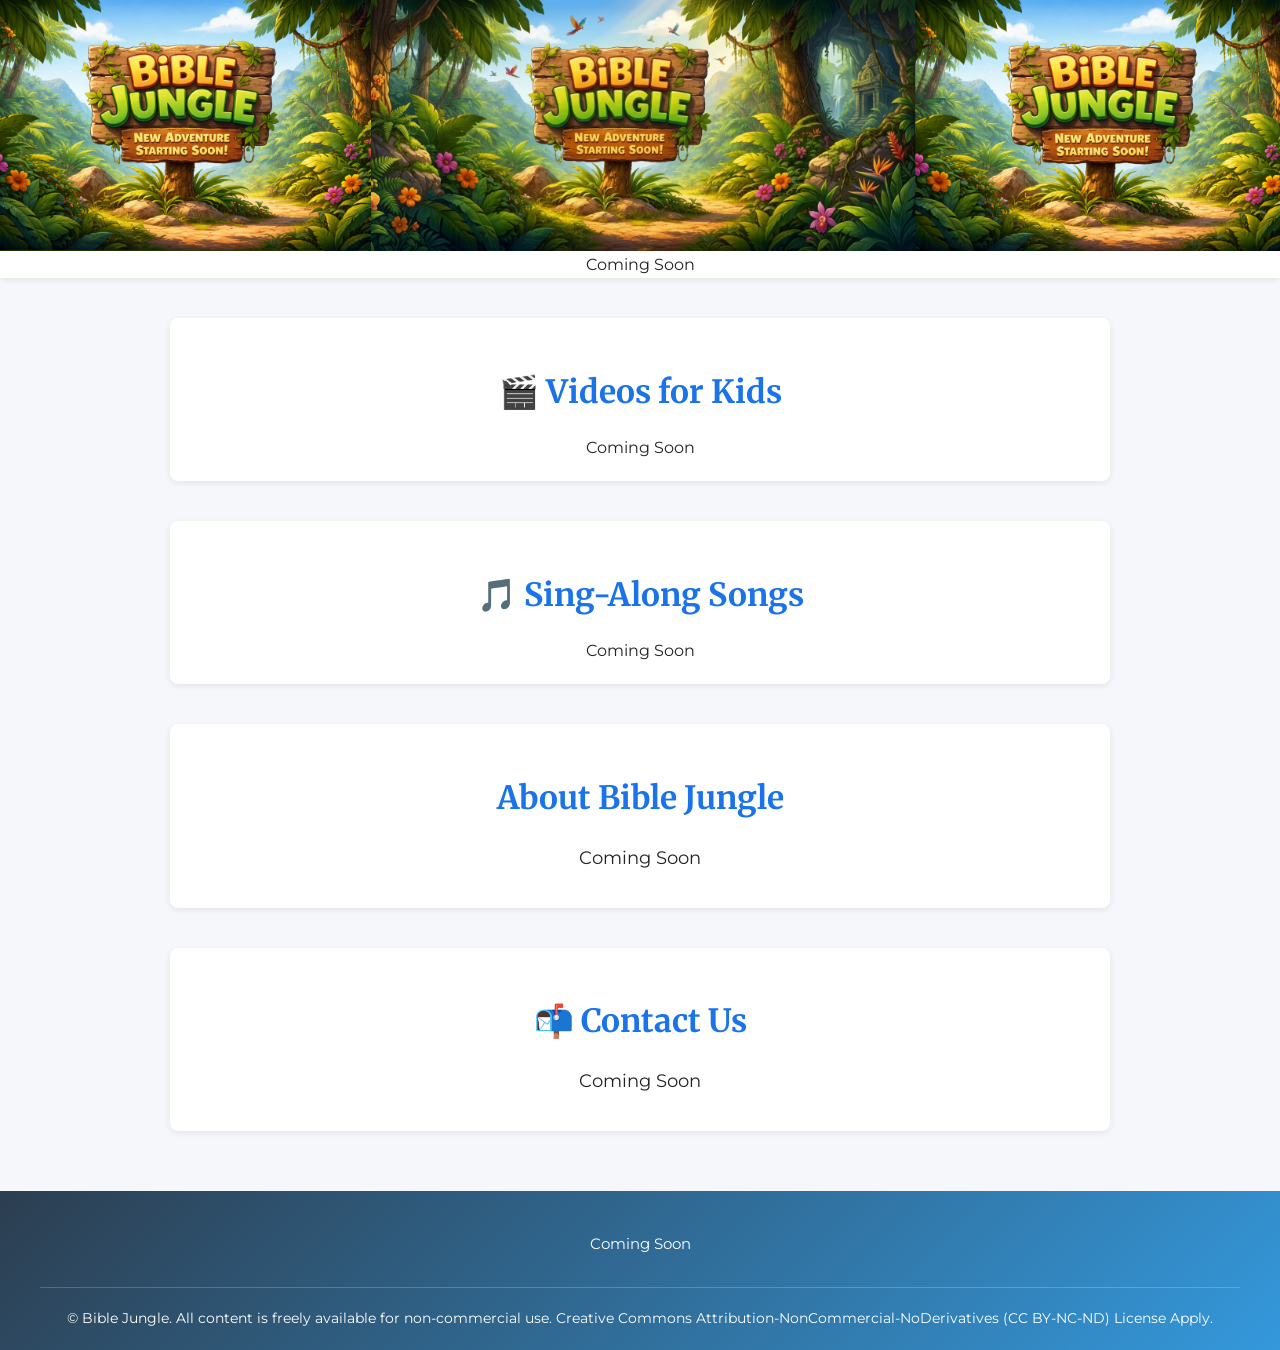
==== index.html @ 22e2a117 "Update index.html" ====
<!DOCTYPE html>
<html lang="en">
<head>
    <meta charset="UTF-8" />
    <meta name="viewport" content="width=device-width, initial-scale=1.0" />
    <meta name="p:domain_verify" content="c8558d85051b921ac4e3caafdfd5c533" />
    <title>Bible Barnyard</title>
    <link rel="icon" type="image/png" href="/images/fav.png">

    <!-- Google Fonts -->
    <link href="https://fonts.googleapis.com/css2?family=Montserrat:wght@400;600&family=Merriweather:wght@400;700&display=swap" rel="stylesheet">
    <link rel="stylesheet" href="./style.css">
    <style>
        .video-section-content {
            display: flex;
            align-items: center;
            gap: 2rem;
            flex-wrap: wrap;
            justify-content: center;
        }

        .video-text {
            flex: 1;
            min-width: 280px;
        }

        .video-container {
            flex: 0 0 350px;
            max-width: 350px;
        }

            .video-container video {
                width: 100%;
                height: auto;
                border-radius: 12px;
                box-shadow: 0 4px 12px rgba(0, 0, 0, 0.15);
            }

        @media (max-width: 768px) {
            .video-section-content {
                flex-direction: column;
            }

            .video-container {
                flex: 0 0 auto;
                width: 100%;
                max-width: 400px;
            }
        }
    </style>
</head>
<body>
    <header>
        <img src="./images/bibleJungleBanner.png" alt="Bible Barnyard Banner" class="hero-img" />
    </header>

    <nav>
        <ul>
            Coming Soon
        </ul>
    </nav>

    <main>
        <section id="videos">
            <h2>🎬 Videos for Kids</h2>
            <div class="video-section-content">
                Coming Soon
            </div>
        </section>

        <section id="music">
            <h2>🎵 Sing-Along Songs</h2>
            Coming Soon
        </section>

        <section id="about">
            <h2>About Bible Jungle</h2>
            <p>Coming Soon</p>
        </section>

        <section id="contact">
            <h2>📬 Contact Us</h2>
            <p>Coming Soon</a></p>
        </section>
    </main>

    <!-- NEW FOOTER INCLUDE -->
    <div id="footer-placeholder"></div>

    <script>
        fetch('footer.html')
            .then(response => response.text())
            .then(data => {
                document.getElementById('footer-placeholder').innerHTML = data;
            });
    </script>
</body>
</html>
---- style.css ----
/* style.css */

/* Global variables */ :root {
    --primary: #1a73e8;
    --secondary: #0d47a1;
    --light: #f5f7fa;
    --dark: #222;
    --accent: #ffb300;
    --song-bg: #eef3f9;
}

/* Base styles */ body {
    margin: 0;
    font-family: 'Montserrat', sans-serif;
    background-color: var(--light);
    color: var(--dark);
    line-height: 1.7;
}

header {
    width: 100%;
}

.hero-img {
    width: 100%;
    height: auto;
    display: block;
}

/* Navigation */ nav {
    background-color: #fff;
    box-shadow: 0 2px 6px rgba(0,0,0,0.08);
    position: sticky;
    top: 0;
    z-index: 1000;
}

    nav ul {
        list-style: none;
        margin: 0;
        padding: 0;
        display: flex;
        justify-content: center;
    }

    nav li {
        margin: 0 20px;
    }

    nav a {
        text-decoration: none;
        color: var(--dark);
        font-weight: 600;
        padding: 20px 0;
        display: block;
        transition: color 0.3s ease;
    }

        nav a:hover {
            color: var(--primary);
        }

/* Main content */ main {
    max-width: 1200px;
    margin: 40px auto;
    padding: 0 20px;
}

h2 {
    font-family: 'Merriweather', serif;
    font-size: 2em;
    color: var(--secondary);
    margin-bottom: 20px;
    text-align: center;
}

/* Audio/Video player */ .audio-player, .video-player {
    text-align: center;
    margin-bottom: 40px;
}

audio {
    width: 100%;
    max-width: 800px;
    border-radius: 8px;
    box-shadow: 0 2px 8px rgba(0,0,0,0.15);
}

video {
    width: 100%;
    max-width: 800px;
    border-radius: 8px;
    box-shadow: 0 2px 8px rgba(0,0,0,0.15);
}

/* Larger main video */
.main-video {
    width: 100%;
    max-width: 1200px;
    border-radius: 8px;
    box-shadow: 0 2px 8px rgba(0,0,0,0.15);
}

/* Clusters */
.clusters {
    display: flex;
    flex-wrap: wrap;
    justify-content: center;
    gap: 40px;
}

.cluster {
    background: #fff;
    padding: 20px;
    border-radius: 8px;
    box-shadow: 0 2px 6px rgba(0,0,0,0.08);
    flex: 1 1 100%;
    max-width: 100%;
}

    .cluster h3 {
        font-family: 'Merriweather', serif;
        color: var(--primary);
        margin-bottom: 15px;
        text-align: center;
    }

.subclusters {
    display: flex;
    flex-wrap: wrap;
    gap: 12px;
    justify-content: flex-start;
}

.subcluster {
    flex: 1 1 200px;
    min-width: 190px;
    max-width: 260px;
    background: #f9f9f9;
    padding: 8px;
    border-radius: 6px;
    box-shadow: 0 1px 4px rgba(0,0,0,0.08);
    text-align: left;
    box-sizing: border-box;
}

    .subcluster h4 {
        font-family: 'Merriweather', serif;
        color: var(--secondary);
        margin-bottom: 10px;
        font-size: 1.1em;
        text-align: center;
    }

/* Song/Video blocks */
.song-block, .video-block {
    background: var(--song-bg);
    padding: 5px 8px;
    border-radius: 6px;
    margin-bottom: 4px;
    position: relative;
    display: flex;
    align-items: center;
    justify-content: space-between;
    gap: 6px;
}

.video-block-alt {
    background: #dce8f7;
}

.video-block:hover, .video-block-alt:hover {
    background: #c8d8ed;
    transition: background 0.15s ease;
}

.song-title, .video-title {
    font-weight: 600;
    margin-bottom: 0;
    font-size: 0.85em;
    white-space: normal;
    overflow: visible;
    text-overflow: unset;
    cursor: default;
    flex: 1;
    color: var(--dark);
    line-height: 1.3;
}

/* Titles are fully visible, no tooltip needed */

.song-links, .video-links {
    display: flex;
    flex-wrap: nowrap;
    gap: 6px;
    align-items: center;
    flex-shrink: 0;
}

    .song-links a, .video-links a {
        text-decoration: none;
        color: var(--secondary);
        font-weight: 600;
        white-space: nowrap;
        font-size: 0.8em;
        padding: 2px 4px;
        transition: color 0.2s ease;
        display: flex;
        align-items: center;
    }

        .song-links a:hover, .video-links a:hover {
            color: var(--accent);
        }

.icon-btn {
    width: 26px;
    height: 26px;
    object-fit: contain;
    display: block;
    transition: transform 0.15s ease, opacity 0.15s ease;
    opacity: 0.82;
}

.video-links a:hover .icon-btn {
    transform: scale(1.15);
    opacity: 1;
}

/* Footer */ footer {
    background-color: var(--secondary);
    color: #fff;
    text-align: center;
    padding: 30px 20px;
    font-size: 0.95em;
    margin-top: 60px;
}

    footer a {
        color: var(--accent);
        text-decoration: none;
    }


.main-video {
    text-align: center;
    margin-bottom: 10px;
}

    .main-video iframe {
        width: 100%;
        max-width: 1200px;
        height: 675px;
        border-radius: 8px;
        box-shadow: 0 2px 8px rgba(0,0,0,0.15);
    }

/* Section styling */
section {
    margin: 40px auto;
    max-width: 900px;
    padding: 20px;
    background: #fff;
    border-radius: 8px;
    box-shadow: 0 2px 6px rgba(0,0,0,0.08);
    text-align: center;
}

    section h2 {
        font-family: 'Merriweather', serif;
        color: var(--primary);
        margin-bottom: 15px;
        text-align: center;
    }

    section p {
        font-size: 1.1em;
        margin-bottom: 15px;
        text-align: center;
    }

/* Button styling */
.btn {
    display: inline-block;
    padding: 12px 24px;
    background-color: var(--primary);
    color: #fff;
    font-weight: 600;
    text-decoration: none;
    border-radius: 6px;
    transition: background-color 0.3s ease;
    margin-top: 10px;
}

    .btn:hover {
        background-color: var(--secondary);
    }

.viewed {
    color: #27ae60;
    font-weight: bold;
    margin-left: 4px;
    font-size: 0.95em;
}

.reset-btn {
    display: inline-block;
    margin: 0;
    padding: 8px 18px;
    background-color: #5cb85c;
    color: #ffffff;
    border: none;
    border-radius: 999px;
    cursor: pointer;
    font-size: 0.95rem;
    font-weight: 600;
    font-family: 'Montserrat', sans-serif;
    box-shadow: 0 2px 4px rgba(0, 0, 0, 0.12);
    transition: background-color 0.2s ease, transform 0.1s ease, box-shadow 0.2s ease;
}

    .reset-btn:hover {
        background-color: #4cae4c;
        transform: translateY(-1px);
        box-shadow: 0 3px 6px rgba(0, 0, 0, 0.16);
    }

    .reset-btn:active {
        transform: translateY(0);
        box-shadow: 0 1px 3px rgba(0, 0, 0, 0.2);
    }

main {
    text-align: center;
}

.reset-row {
    display: inline-flex;
    justify-content: center;
    align-items: center;
    gap: 10px;
    margin: 10px auto;
}

.reset-note {
    font-size: 0.9rem;
    color: #555;
    font-family: 'Montserrat', sans-serif;
}

/* Privacy Policy Styles */
.privacy-container {
    max-width: 900px;
    margin: 0 auto;
    padding: 0 20px;
}

.privacy-intro {
    text-align: center;
    margin-bottom: 40px;
}

    .privacy-intro p {
        max-width: 700px;
        margin: 10px auto;
        font-size: 1.05em;
        line-height: 1.6;
    }

    .privacy-intro strong {
        color: #2c3e50;
    }

.credits-section {
    background: #f8f9fa;
    border-left: 4px solid #3498db;
    padding: 25px 30px;
    margin-bottom: 25px;
    border-radius: 8px;
    box-shadow: 0 2px 4px rgba(0,0,0,0.05);
}

    .credits-section h3 {
        font-family: 'Merriweather', serif;
        color: #2c3e50;
        margin-top: 0;
        margin-bottom: 15px;
        font-size: 1.4em;
    }

    .credits-section p {
        line-height: 1.7;
        margin-bottom: 12px;
        color: #34495e;
    }

        .credits-section p:last-child {
            margin-bottom: 0;
        }

    .credits-section ul {
        margin: 15px 0;
        padding-left: 0;
        list-style: none;
    }

    .credits-section li {
        line-height: 1.7;
        margin-bottom: 8px;
        color: #34495e;
        padding-left: 20px;
        position: relative;
    }

        .credits-section li:before {
            content: "✓";
            position: absolute;
            left: 0;
            color: #27ae60;
            font-weight: bold;
        }

    .credits-section a {
        color: #3498db;
        text-decoration: none;
        font-weight: 500;
    }

        .credits-section a:hover {
            text-decoration: underline;
            color: #2980b9;
        }

    .credits-section strong {
        color: #2c3e50;
    }

    .credits-section:first-of-type {
        border-left-color: #27ae60;
    }

.privacy-summary {
    background: linear-gradient(135deg, #667eea 0%, #764ba2 100%);
    color: white;
    border: none;
    padding: 30px;
}

    .privacy-summary h3 {
        color: white;
    }

    .privacy-summary p {
        color: white;
        opacity: 0.95;
    }

    .privacy-summary strong {
        color: white;
        font-weight: 700;
    }

/* Responsive adjustments */
@media (max-width: 1100px) {
    .subcluster {
        flex: 1 1 180px;
        min-width: 170px;
    }
    
    .song-title, .video-title {
        font-size: 0.82em;
    }
}

@media (max-width: 900px) {
    .subclusters {
        justify-content: center;
    }
    
    .subcluster {
        flex: 1 1 180px;
        max-width: none;
    }
}

@media (max-width: 768px) {
    .credits-section {
        padding: 20px 18px;
    }

    .privacy-intro p {
        font-size: 1em;
    }

    .credits-section h3 {
        font-size: 1.2em;
    }
    
    .subclusters {
        justify-content: center;
    }
    
    .subcluster {
        flex: 1 1 180px;
        max-width: none;
    }
}
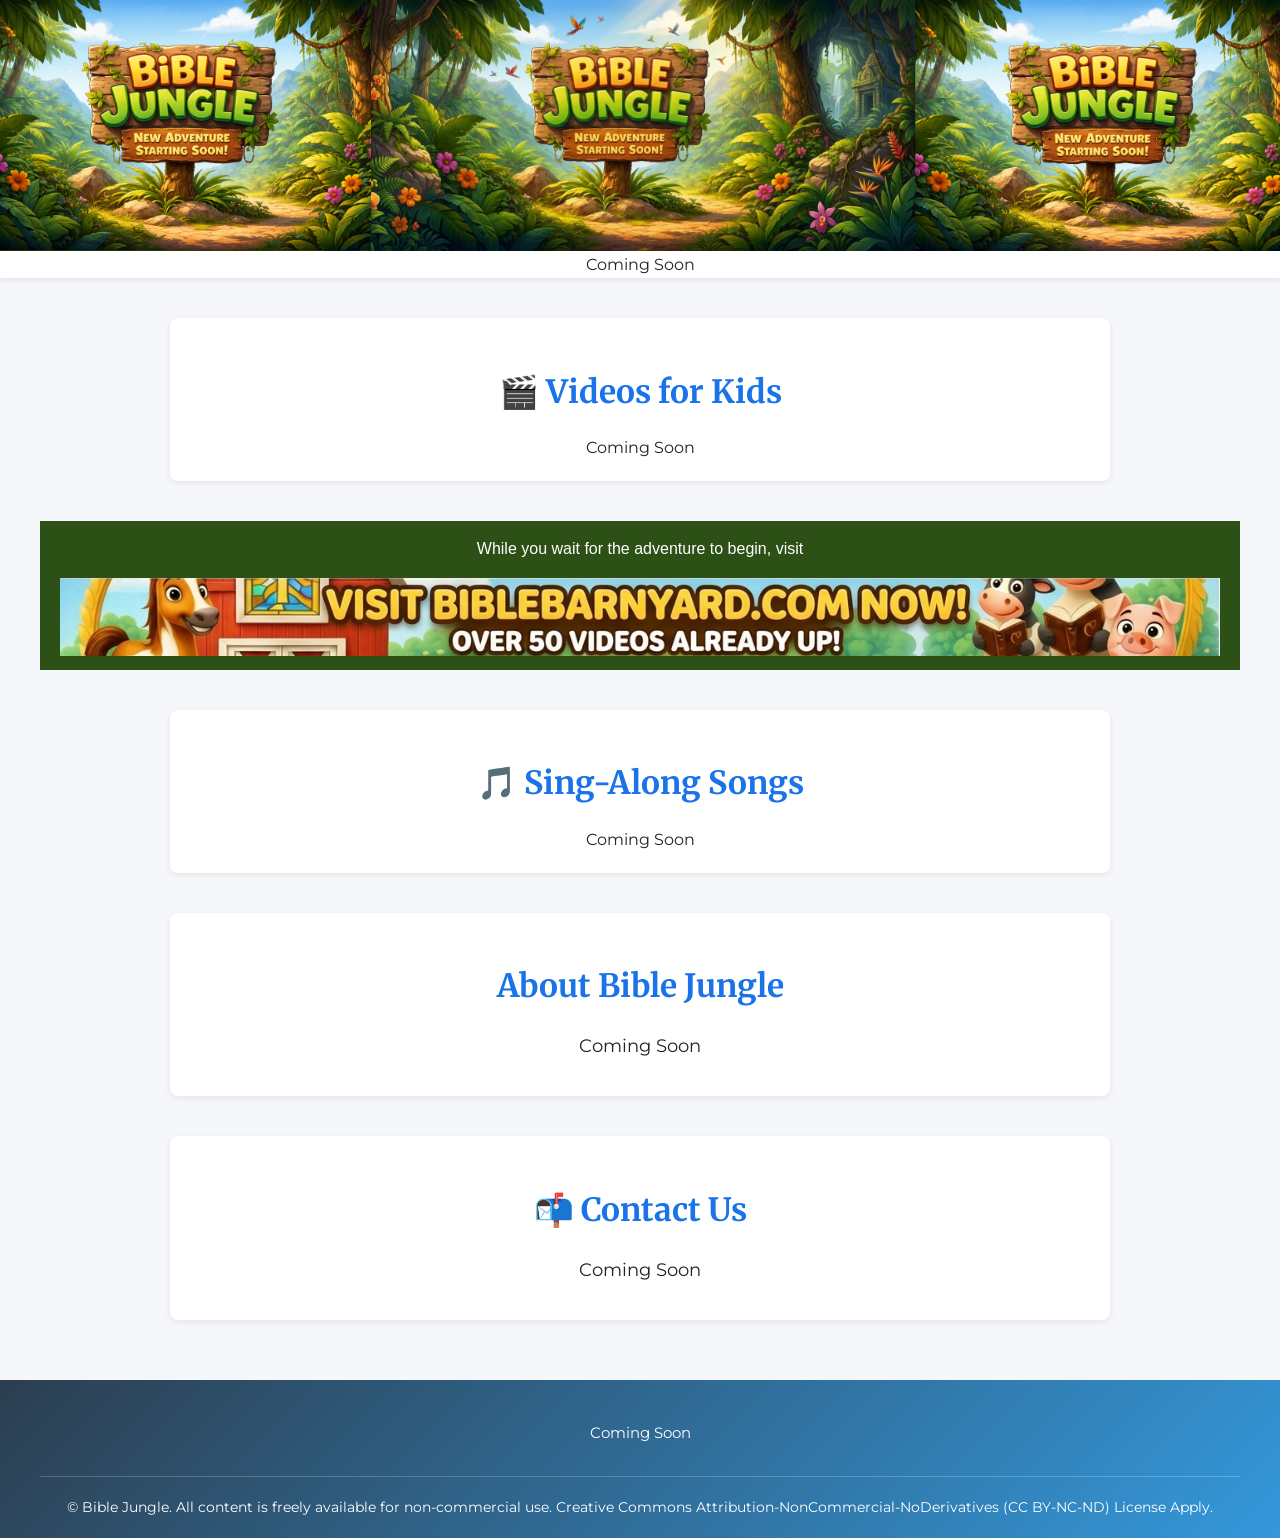
==== commit af97ced8: "Adding link back to BB" ====
--- a/index.html
+++ b/index.html
@@ -68,6 +68,13 @@
             </div>
         </section>
 
+        <div style="background-color: #2d5016; color: #ffffff; text-align: center; padding: 14px 20px; font-family: Arial, sans-serif; font-size: 16px;">
+            While you wait for the adventure to begin, visit
+            <a href="https://biblebarnyard.com" style="display: block; max-width: 100%; margin: 16px auto 0;">
+                <img src="./images/bbBanner.png" alt="Bible Barnyard Banner" style="width: 100%; height: auto; display: block;" />
+            </a>
+        </div>
+
         <section id="music">
             <h2>🎵 Sing-Along Songs</h2>
             Coming Soon
@@ -80,7 +87,7 @@
 
         <section id="contact">
             <h2>📬 Contact Us</h2>
-            <p>Coming Soon</a></p>
+            <p>Coming Soon</p>
         </section>
     </main>
 
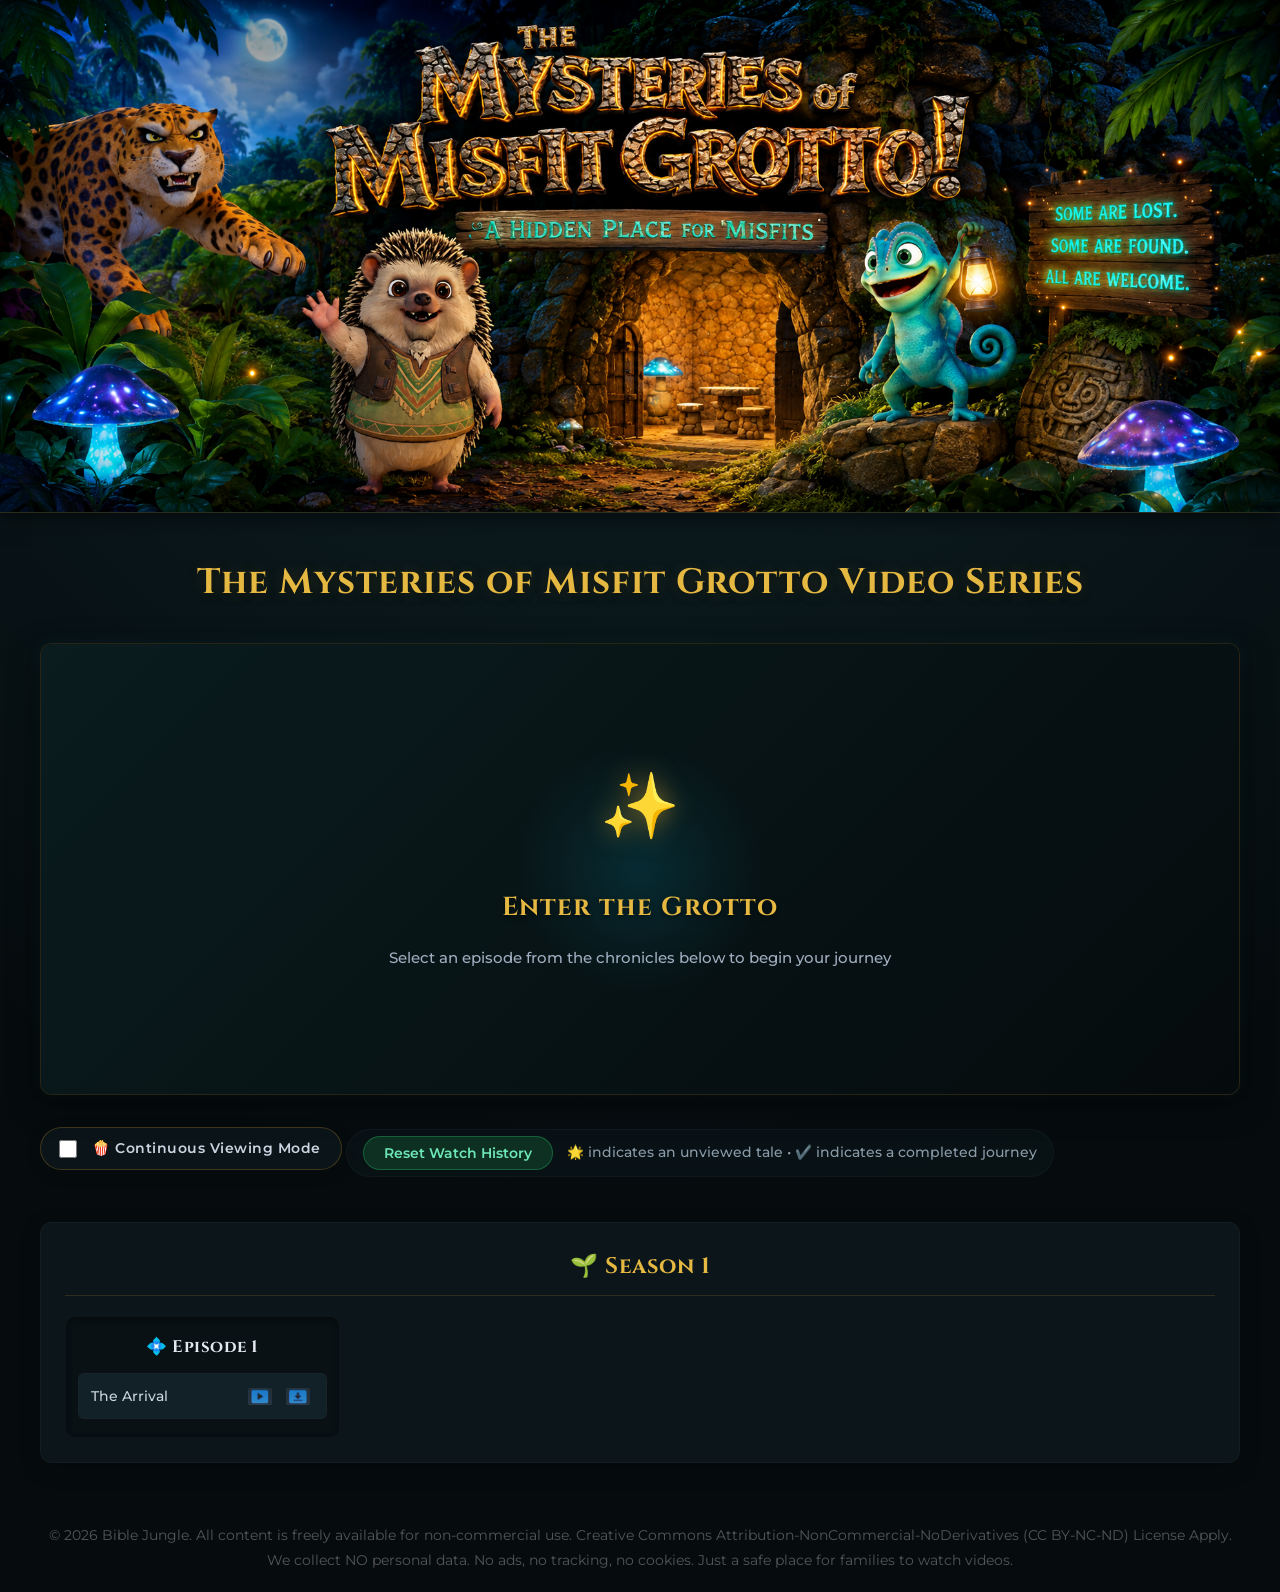
==== commit 198f2559: "Going One Page Turning into a simple one page website" ====
--- a/index.html
+++ b/index.html
@@ -4,102 +4,571 @@
     <meta charset="UTF-8" />
     <meta name="viewport" content="width=device-width, initial-scale=1.0" />
     <meta name="p:domain_verify" content="c8558d85051b921ac4e3caafdfd5c533" />
-    <title>Bible Barnyard</title>
+    <title>Misfit Grotto</title>
     <link rel="icon" type="image/png" href="/images/fav.png">
-
-    <!-- Google Fonts -->
-    <link href="https://fonts.googleapis.com/css2?family=Montserrat:wght@400;600&family=Merriweather:wght@400;700&display=swap" rel="stylesheet">
+    <!-- Changed font pairings to a high-character serif for headings and a clean sans-serif for content -->
+    <link href="https://fonts.googleapis.com/css2?family=Cinzel:wght@600;700&family=Montserrat:wght@400;500;600&display=swap" rel="stylesheet">
     <link rel="stylesheet" href="./style.css">
+
     <style>
-        .video-section-content {
+        .main-video {
+            position: relative;
+            background: #090e11;
+            border-radius: 12px;
+            overflow: hidden;
+            margin-bottom: 24px;
+            box-shadow: 0 10px 30px rgba(0, 0, 0, 0.5), 0 0 15px rgba(26, 140, 150, 0.1);
+            min-height: 450px;
             display: flex;
             align-items: center;
-            gap: 2rem;
+            justify-content: center;
+            border: 1px solid rgba(220, 160, 40, 0.15);
+        }
+
+        .video-placeholder {
+            width: 100%;
+            height: 100%;
+            display: flex;
+            align-items: center;
+            justify-content: center;
+            /* Magical deep teal to dark slate gradient to match the background mood */
+            background: linear-gradient(135deg, #0a1c1e 0%, #050b0d 100%);
+            min-height: 450px;
+            position: relative;
+        }
+
+        /* Ambient magical light glow behind placeholder text */
+        .video-placeholder::before {
+            content: '';
+            position: absolute;
+            width: 250px;
+            height: 250px;
+            background: radial-gradient(circle, rgba(0, 210, 255, 0.12) 0%, transparent 70%);
+            top: 50%;
+            left: 50%;
+            transform: translate(-50%, -50%);
+            pointer-events: none;
+        }
+
+        .placeholder-content {
+            text-align: center;
+            color: #e2e8f0;
+            padding: 40px;
+            z-index: 2;
+        }
+
+        .placeholder-icon {
+            font-size: 64px;
+            margin-bottom: 20px;
+            filter: drop-shadow(0 0 12px rgba(220, 160, 40, 0.6));
+            animation: magicalPulse 3s ease-in-out infinite;
+        }
+
+        @keyframes magicalPulse {
+            0%, 100% { transform: scale(1); opacity: 0.8; filter: drop-shadow(0 0 8px rgba(220, 160, 40, 0.4)); }
+            50% { transform: scale(1.05); opacity: 1; filter: drop-shadow(0 0 18px rgba(0, 210, 255, 0.7)); }
+        }
+
+        .placeholder-content h3 {
+            font-size: 26px;
+            margin-bottom: 12px;
+            font-family: 'Cinzel', serif;
+            color: #e5b842;
+            letter-spacing: 1px;
+            text-shadow: 0 2px 4px rgba(0,0,0,0.6);
+        }
+
+        .placeholder-content p {
+            font-size: 15px;
+            color: #a0aec0;
+            font-weight: 500;
+        }
+
+        #mainVideo {
+            width: 100%;
+            display: none;
+            border-radius: 12px;
+        }
+
+        .video-loading {
+            position: absolute;
+            top: 50%;
+            left: 50%;
+            transform: translate(-50%, -50%);
+            color: #e5b842;
+            font-size: 16px;
+            font-family: 'Montserrat', sans-serif;
+            font-weight: 600;
+            pointer-events: none;
+            opacity: 0;
+            transition: opacity 0.3s;
+            z-index: 10;
+            text-shadow: 0 2px 4px rgba(0,0,0,0.8);
+            text-align: center;
+        }
+
+        .video-loading.show { opacity: 1; }
+
+        .spinner {
+            border: 4px solid rgba(225, 185, 65, 0.1);
+            border-top: 4px solid #e5b842;
+            border-radius: 50%;
+            width: 44px;
+            height: 44px;
+            animation: spin 1s linear infinite;
+            margin: 0 auto 12px;
+            box-shadow: 0 0 8px rgba(225, 185, 65, 0.3);
+        }
+
+        @keyframes spin {
+            0% { transform: rotate(0deg); }
+            100% { transform: rotate(360deg); }
+        }
+
+        /* ── Binge Watch toggle ── */
+        .binge-row {
+            display: inline-flex;
+            align-items: center;
+            gap: 12px;
+            margin: 0 0 20px 0;
+            background: rgba(14, 26, 31, 0.65);
+            border: 1px solid rgba(220, 160, 40, 0.25);
+            border-radius: 999px;
+            padding: 8px 20px 8px 14px;
+            box-shadow: 0 4px 15px rgba(0,0,0,0.2);
+            cursor: pointer;
+            user-select: none;
+            transition: all 0.3s ease;
+        }
+
+        .binge-row:hover {
+            border-color: #e5b842;
+            background: rgba(22, 38, 46, 0.8);
+            box-shadow: 0 0 12px rgba(225, 185, 65, 0.2);
+        }
+
+        .binge-row input[type="checkbox"] {
+            width: 18px;
+            height: 18px;
+            accent-color: #e5b842;
+            cursor: pointer;
+            flex-shrink: 0;
+        }
+
+        .binge-label {
+            font-family: 'Montserrat', sans-serif;
+            font-weight: 600;
+            font-size: 0.9rem;
+            color: #cbd5e1;
+            white-space: nowrap;
+            letter-spacing: 0.5px;
+        }
+
+        .binge-row.active {
+            border-color: #00d2ff;
+            background: rgba(7, 39, 48, 0.8);
+            box-shadow: 0 0 15px rgba(0, 210, 255, 0.25);
+        }
+
+        .binge-row.active .binge-label {
+            color: #00d2ff;
+            text-shadow: 0 0 4px rgba(0, 210, 255, 0.2);
+        }
+
+        /* ── Autoplay countdown overlay ── */
+        #bingeCountdown {
+            position: absolute;
+            bottom: 0;
+            left: 0;
+            right: 0;
+            background: linear-gradient(transparent, rgba(5, 11, 14, 0.95) 40%);
+            color: white;
+            padding: 40px 24px 24px;
+            display: none;
+            z-index: 20;
+            text-align: left;
+            border-bottom-left-radius: 11px;
+            border-bottom-right-radius: 11px;
+        }
+
+        #bingeCountdown.show { display: block; }
+
+        .countdown-inner {
+            display: flex;
+            align-items: center;
+            justify-content: space-between;
+            gap: 18px;
             flex-wrap: wrap;
-            justify-content: center;
-        }
-
-        .video-text {
+        }
+
+        .countdown-text {
+            font-family: 'Montserrat', sans-serif;
+            font-size: 0.95rem;
+        }
+
+        .countdown-text strong {
+            display: block;
+            font-family: 'Cinzel', serif;
+            font-size: 1.1rem;
+            color: #e5b842;
+            margin-bottom: 4px;
+            letter-spacing: 0.5px;
+        }
+
+        #nextVideoTitle {
+            color: #e2e8f0;
+        }
+
+        .countdown-number {
+            font-size: 2.2rem;
+            font-weight: 700;
+            font-family: 'Cinzel', serif;
+            color: #00d2ff;
+            min-width: 40px;
+            text-align: center;
+            text-shadow: 0 0 10px rgba(0, 210, 255, 0.5);
+        }
+
+        .countdown-bar-wrap {
             flex: 1;
-            min-width: 280px;
-        }
-
-        .video-container {
-            flex: 0 0 350px;
-            max-width: 350px;
-        }
-
-            .video-container video {
-                width: 100%;
-                height: auto;
-                border-radius: 12px;
-                box-shadow: 0 4px 12px rgba(0, 0, 0, 0.15);
-            }
-
-        @media (max-width: 768px) {
-            .video-section-content {
-                flex-direction: column;
-            }
-
-            .video-container {
-                flex: 0 0 auto;
-                width: 100%;
-                max-width: 400px;
-            }
+            min-width: 100px;
+            height: 6px;
+            background: rgba(255, 255, 255, 0.1);
+            border-radius: 3px;
+            overflow: hidden;
+            border: 1px solid rgba(255,255,255,0.05);
+        }
+
+        .countdown-bar {
+            height: 100%;
+            background: linear-gradient(90deg, #00d2ff, #00f5d4);
+            border-radius: 3px;
+            width: 100%;
+            transition: width linear;
+            box-shadow: 0 0 8px rgba(0, 210, 255, 0.6);
+        }
+
+        .countdown-cancel {
+            background: rgba(239, 68, 68, 0.2);
+            border: 1px solid rgba(239, 68, 68, 0.4);
+            color: #fca5a5;
+            padding: 8px 18px;
+            border-radius: 999px;
+            font-family: 'Montserrat', sans-serif;
+            font-size: 0.85rem;
+            font-weight: 600;
+            cursor: pointer;
+            transition: all 0.2s ease;
+            white-space: nowrap;
+        }
+
+        .countdown-cancel:hover { 
+            background: rgba(239, 68, 68, 0.4);
+            color: #ffffff;
+            box-shadow: 0 0 10px rgba(239, 68, 68, 0.3);
+        }
+
+        /* ── Currently playing highlight ── */
+        .video-block.now-playing {
+            background: rgba(7, 46, 56, 0.85) !important;
+            border-left: 3px solid #00d2ff !important;
+            box-shadow: inset 0 0 12px rgba(0, 210, 255, 0.15), 0 2px 8px rgba(0,0,0,0.3) !important;
+        }
+
+        .video-block.now-playing .video-title {
+            color: #00f5d4 !important;
+            text-shadow: 0 0 6px rgba(0, 245, 212, 0.2);
         }
     </style>
 </head>
+
 <body>
     <header>
-        <img src="./images/bibleJungleBanner.png" alt="Bible Barnyard Banner" class="hero-img" />
-    </header>
-
-    <nav>
-        <ul>
-            Coming Soon
-        </ul>
-    </nav>
+        <img src="/images/website_main.png" alt="Misfit Grotto Banner" class="hero-img" />
+    </header>   
 
     <main>
-        <section id="videos">
-            <h2>🎬 Videos for Kids</h2>
-            <div class="video-section-content">
-                Coming Soon
+        <h2>The Mysteries of Misfit Grotto Video Series</h2>
+
+        <div class="main-video" id="videoContainer">
+            <div class="video-placeholder" id="videoPlaceholder">
+                <div class="placeholder-content">
+                    <div class="placeholder-icon">✨</div>
+                    <h3>Enter the Grotto</h3>
+                    <p>Select an episode from the chronicles below to begin your journey</p>
+                </div>
             </div>
-        </section>
-
-        <div style="background-color: #2d5016; color: #ffffff; text-align: center; padding: 14px 20px; font-family: Arial, sans-serif; font-size: 16px;">
-            While you wait for the adventure to begin, visit
-            <a href="https://biblebarnyard.com" style="display: block; max-width: 100%; margin: 16px auto 0;">
-                <img src="./images/bbBanner.png" alt="Bible Barnyard Banner" style="width: 100%; height: auto; display: block;" />
-            </a>
+
+            <video id="mainVideo" controls preload="metadata" playsinline>
+                <source src="" type="video/mp4">
+                Your browser does not support the video tag.
+            </video>
+
+            <div class="video-loading" id="videoLoading">
+                <div class="spinner"></div>
+                <div>Summoning video stream...</div>
+            </div>
+
+            <!-- Binge Watch countdown overlay -->
+            <div id="bingeCountdown">
+                <div class="countdown-inner">
+                    <div class="countdown-text">
+                        <strong>🍿 Next Adventure Awaits</strong>
+                        <span id="nextVideoTitle">—</span>
+                    </div>
+                    <div class="countdown-number" id="countdownNumber">5</div>
+                    <div class="countdown-bar-wrap">
+                        <div class="countdown-bar" id="countdownBar"></div>
+                    </div>
+                    <button class="countdown-cancel" id="cancelBinge">Cancel</button>
+                </div>
+            </div>
         </div>
 
-        <section id="music">
-            <h2>🎵 Sing-Along Songs</h2>
-            Coming Soon
-        </section>
-
-        <section id="about">
-            <h2>About Bible Jungle</h2>
-            <p>Coming Soon</p>
-        </section>
-
-        <section id="contact">
-            <h2>📬 Contact Us</h2>
-            <p>Coming Soon</p>
-        </section>
+        <!-- Binge Watch toggle -->
+        <label class="binge-row" id="bingeRow">
+            <input type="checkbox" id="bingeToggle" />
+            <span class="binge-label">🍿 Continuous Viewing Mode</span>
+        </label>
+
+        <div class="reset-row">
+            <button id="resetWatched" class="reset-btn">Reset Watch History</button>
+            <span class="reset-note">🌟 indicates an unviewed tale • ✔️ indicates a completed journey</span>
+        </div>
+
+        <div class="clusters">
+            <!-- Videos will be dynamically generated here -->
+        </div>
     </main>
 
-    <!-- NEW FOOTER INCLUDE -->
-    <div id="footer-placeholder"></div>
-
+    <div class="footer">
+            &copy; <span class="year"></span> Bible Jungle. All content is freely available for non-commercial use.
+            Creative Commons Attribution-NonCommercial-NoDerivatives (CC BY-NC-ND) License Apply.
+            <br />
+            We collect NO personal data. No ads, no tracking, no cookies. Just a safe place for families to watch videos.
+    </div>
+
+    <script src="./videos-data.js"></script>
     <script>
-        fetch('footer.html')
-            .then(response => response.text())
-            .then(data => {
-                document.getElementById('footer-placeholder').innerHTML = data;
+        // Automatically set the current year in all year spans
+        document.querySelectorAll('.year').forEach(el => {
+            el.textContent = new Date().getFullYear();
+        });
+
+        // ── Data & state ────────────────────────────────────────────────────
+        const videoMap = generateVideoMap();   // id → stream URL
+        let   videoList = [];                  // flat ordered array of video objects
+
+        function buildFlatVideoList() {
+            videoList = [];
+            for (const seasonName in videosData) {
+                const season = videosData[seasonName];
+                for (const catName in season.categories) {
+                    const cat = season.categories[catName];
+                    if (cat.videos) {
+                        cat.videos.forEach(v => videoList.push(v));
+                    }
+                    if (cat.subcategories) {
+                        for (const subcatName in cat.subcategories) {
+                            cat.subcategories[subcatName].videos.forEach(v => videoList.push(v));
+                        }
+                    }
+                }
+            }
+        }
+
+        const viewedVideos = JSON.parse(localStorage.getItem('viewedVideos') || '[]');
+        const player        = document.getElementById('mainVideo');
+        const loadingIndicator = document.getElementById('videoLoading');
+        const placeholder   = document.getElementById('videoPlaceholder');
+        const videoContainer = document.getElementById('videoContainer');
+        const bingeToggle   = document.getElementById('bingeToggle');
+        const bingeRow      = document.getElementById('bingeRow');
+        const bingeCountdown = document.getElementById('bingeCountdown');
+        const countdownNumber = document.getElementById('countdownNumber');
+        const countdownBar  = document.getElementById('countdownBar');
+        const nextVideoTitle = document.getElementById('nextVideoTitle');
+        const cancelBingeBtn = document.getElementById('cancelBinge');
+
+        let isFirstPlay    = true;
+        let currentVideoId = null;
+        let countdownTimer = null;
+        let countdownInterval = null;
+        const COUNTDOWN_SECS = 5;
+
+        // ── Binge Watch toggle ───────────────────────────────────────────────
+        bingeToggle.addEventListener('change', () => {
+            bingeRow.classList.toggle('active', bingeToggle.checked);
+            if (!bingeToggle.checked) cancelCountdown();
+        });
+
+        // ── Load & play a video ──────────────────────────────────────────────
+        function loadVideo(videoUrl, videoId) {
+            cancelCountdown();
+
+            currentVideoId = videoId || getIdByUrl(videoUrl);
+
+            if (isFirstPlay) {
+                placeholder.style.display = 'none';
+                player.style.display = 'block';
+                isFirstPlay = false;
+            }
+
+            videoContainer.scrollIntoView({ behavior: 'smooth', block: 'start' });
+            loadingIndicator.classList.add('show');
+
+            const startPlayback = () => {
+                loadingIndicator.classList.remove('show');
+                const p = player.play();
+                if (p) p.catch(() => {});
+            };
+
+            player.onloadedmetadata = startPlayback;
+            player.onloadeddata     = startPlayback;
+            player.oncanplay        = () => loadingIndicator.classList.remove('show');
+
+            player.querySelector('source').src = videoUrl;
+            player.load();
+
+            if (!viewedVideos.includes(videoUrl)) {
+                viewedVideos.push(videoUrl);
+                localStorage.setItem('viewedVideos', JSON.stringify(viewedVideos));
+            }
+
+            updateViewedIcons();
+            highlightNowPlaying(currentVideoId);
+
+            // Analytics
+            const fileName = videoUrl.split('/').pop();
+            player.removeEventListener('play', trackVideoPlay);
+            function trackVideoPlay() {
+                fetch('https://biblebarnyard-analytics.biblebarnyard.workers.dev', {
+                    method: 'POST',
+                    headers: { 'Content-Type': 'application/json' },
+                    body: JSON.stringify({ action: 'play', file: fileName })
+                }).catch(() => {});
+                player.removeEventListener('play', trackVideoPlay);
+            }
+            player.addEventListener('play', trackVideoPlay);
+        }
+
+        // When a video ends, start binge countdown if enabled
+        player.addEventListener('ended', () => {
+            if (!bingeToggle.checked) return;
+            const nextVideo = getNextVideo(currentVideoId);
+            if (!nextVideo) return;
+            startCountdown(nextVideo);
+        });
+
+        // ── Countdown logic ──────────────────────────────────────────────────
+        function startCountdown(nextVideo) {
+            nextVideoTitle.textContent = nextVideo.title;
+            bingeCountdown.classList.add('show');
+
+            let remaining = COUNTDOWN_SECS;
+            countdownNumber.textContent = remaining;
+            countdownBar.style.transition = 'none';
+            countdownBar.style.width = '100%';
+
+            // Kick off the shrinking bar after a tiny delay so transition applies
+            requestAnimationFrame(() => {
+                requestAnimationFrame(() => {
+                    countdownBar.style.transition = `width ${COUNTDOWN_SECS}s linear`;
+                    countdownBar.style.width = '0%';
+                });
             });
+
+            countdownInterval = setInterval(() => {
+                remaining--;
+                countdownNumber.textContent = remaining;
+                if (remaining <= 0) clearInterval(countdownInterval);
+            }, 1000);
+
+            countdownTimer = setTimeout(() => {
+                cancelCountdown();
+                loadVideo(nextVideo.stream, nextVideo.id);
+            }, COUNTDOWN_SECS * 1000);
+        }
+
+        function cancelCountdown() {
+            clearTimeout(countdownTimer);
+            clearInterval(countdownInterval);
+            bingeCountdown.classList.remove('show');
+        }
+
+        cancelBingeBtn.addEventListener('click', cancelCountdown);
+
+        // ── Helpers ──────────────────────────────────────────────────────────
+        function getIdByUrl(url) {
+            for (const id in videoMap) {
+                if (videoMap[id] === url) return id;
+            }
+            return null;
+        }
+
+        function getNextVideo(currentId) {
+            const idx = videoList.findIndex(v => v.id === currentId);
+            if (idx === -1 || idx >= videoList.length - 1) return null;
+            return videoList[idx + 1];
+        }
+
+        function highlightNowPlaying(videoId) {
+            document.querySelectorAll('.video-block.now-playing')
+                    .forEach(el => el.classList.remove('now-playing'));
+            if (!videoId) return;
+            const link = document.querySelector(`[data-video="${videoId}"]`);
+            if (link) link.closest('.video-block').classList.add('now-playing');
+        }
+
+        function updateViewedIcons() {
+            document.querySelectorAll('.video-block').forEach(block => {
+                const playLink = block.querySelector('[data-video]');
+                if (!playLink) return;
+                const videoId  = playLink.getAttribute('data-video');
+                const videoUrl = videoMap[videoId];
+                let existing   = block.querySelector('.viewed');
+
+                if (viewedVideos.includes(videoUrl) && !existing) {
+                    const check = document.createElement('span');
+                    check.classList.add('viewed');
+                    check.textContent = ' ✔️';
+                    block.querySelector('.video-title').appendChild(check);
+                }
+                if (!viewedVideos.includes(videoUrl) && existing) {
+                    existing.remove();
+                }
+            });
+        }
+
+        function attachVideoListeners() {
+            document.querySelectorAll('[data-video]').forEach(link => {
+                link.addEventListener('click', e => {
+                    e.preventDefault();
+                    const vid = link.getAttribute('data-video');
+                    const url = videoMap[vid];
+                    if (url) loadVideo(url, vid);
+                });
+            });
+        }
+
+        // ── Boot ─────────────────────────────────────────────────────────────
+        buildFlatVideoList();
+        buildVideoInterface();
+        attachVideoListeners();
+
+        const urlParams = new URLSearchParams(window.location.search);
+        const videoId   = urlParams.get('v');
+        if (videoId && videoMap[videoId]) loadVideo(videoMap[videoId], videoId);
+
+        updateViewedIcons();
+
+        document.getElementById('resetWatched').addEventListener('click', () => {
+            if (confirm('Are you sure you want to mark all videos as unwatched?')) {
+                localStorage.removeItem('viewedVideos');
+                viewedVideos.length = 0;
+                updateViewedIcons();
+            }
+        });
     </script>
 </body>
 </html>
--- a/style.css
+++ b/style.css
@@ -1,24 +1,36 @@
 /* style.css */
 
-/* Global variables */ :root {
-    --primary: #1a73e8;
-    --secondary: #0d47a1;
-    --light: #f5f7fa;
-    --dark: #222;
-    --accent: #ffb300;
-    --song-bg: #eef3f9;
-}
-
-/* Base styles */ body {
+/* Global variables modified to match the magical dark forest theme */
+:root {
+    --bg-dark: #060c0e;             /* Midnight/deep cave base background */
+    --bg-card: #0c161a;             /* Deep stone gray-green for components */
+    --bg-block: #122127;            /* Dark teal-blue block accents */
+    --bg-block-alt: #162932;        /* Alternate contrast block color */
+    --text-main: #e2e8f0;           /* Soft elegant off-white for body readability */
+    --text-muted: #8a9ba8;          /* Low hierarchy gray-green text */
+    
+    /* Magical accents mapped from banner elements */
+    --gold-primary: #e5b842;        /* Golden warm glow from main titles & lanterns */
+    --gold-hover: #fcd34d;          /* Vibrant lit text highlight */
+    --teal-glow: #00d2ff;           /* Bioluminescent blue mushroom highlight */
+    --emerald-glow: #00f5d4;        /* Vivid green highlight matching signage text */
+    --border-magic: rgba(229, 184, 66, 0.15);
+}
+
+/* Base styles */
+body {
     margin: 0;
     font-family: 'Montserrat', sans-serif;
-    background-color: var(--light);
-    color: var(--dark);
+    background-color: var(--bg-dark);
+    color: var(--text-main);
     line-height: 1.7;
+    background-image: radial-gradient(circle at 50% 0%, #0d2127 0%, var(--bg-dark) 70%);
 }
 
 header {
     width: 100%;
+    box-shadow: 0 4px 20px rgba(0, 0, 0, 0.6);
+    border-bottom: 1px solid var(--border-magic);
 }
 
 .hero-img {
@@ -27,167 +39,184 @@
     display: block;
 }
 
-/* Navigation */ nav {
-    background-color: #fff;
-    box-shadow: 0 2px 6px rgba(0,0,0,0.08);
+/* Navigation */
+nav {
+    background-color: var(--bg-card);
+    box-shadow: 0 4px 12px rgba(0,0,0,0.4);
     position: sticky;
     top: 0;
     z-index: 1000;
-}
-
-    nav ul {
-        list-style: none;
-        margin: 0;
-        padding: 0;
-        display: flex;
-        justify-content: center;
-    }
-
-    nav li {
-        margin: 0 20px;
-    }
-
-    nav a {
-        text-decoration: none;
-        color: var(--dark);
-        font-weight: 600;
-        padding: 20px 0;
-        display: block;
-        transition: color 0.3s ease;
-    }
-
-        nav a:hover {
-            color: var(--primary);
-        }
-
-/* Main content */ main {
+    border-bottom: 1px solid rgba(255, 255, 255, 0.05);
+}
+
+nav ul {
+    list-style: none;
+    margin: 0;
+    padding: 0;
+    display: flex;
+    justify-content: center;
+}
+
+nav li {
+    margin: 0 20px;
+}
+
+nav a {
+    text-decoration: none;
+    color: var(--text-muted);
+    font-weight: 600;
+    padding: 20px 0;
+    display: block;
+    transition: all 0.3s ease;
+    letter-spacing: 0.5px;
+    font-size: 0.95rem;
+}
+
+nav a:hover {
+    color: var(--gold-primary);
+    text-shadow: 0 0 8px rgba(229, 184, 66, 0.3);
+}
+
+/* Main content */
+main {
     max-width: 1200px;
     margin: 40px auto;
-    padding: 0 20px;
+    padding: 0 24px;
 }
 
 h2 {
-    font-family: 'Merriweather', serif;
-    font-size: 2em;
-    color: var(--secondary);
-    margin-bottom: 20px;
+    font-family: 'Cinzel', serif;
+    font-size: 2.2em;
+    color: var(--gold-primary);
+    margin-top: 10px;
+    margin-bottom: 30px;
     text-align: center;
-}
-
-/* Audio/Video player */ .audio-player, .video-player {
+    letter-spacing: 1px;
+    text-shadow: 0 2px 8px rgba(0, 0, 0, 0.5), 0 0 15px rgba(229, 184, 66, 0.2);
+}
+
+/* Audio/Video container defaults */
+.audio-player, .video-player {
     text-align: center;
     margin-bottom: 40px;
 }
 
-audio {
+audio, video {
     width: 100%;
     max-width: 800px;
     border-radius: 8px;
-    box-shadow: 0 2px 8px rgba(0,0,0,0.15);
-}
-
-video {
-    width: 100%;
-    max-width: 800px;
-    border-radius: 8px;
-    box-shadow: 0 2px 8px rgba(0,0,0,0.15);
-}
-
-/* Larger main video */
-.main-video {
-    width: 100%;
-    max-width: 1200px;
-    border-radius: 8px;
-    box-shadow: 0 2px 8px rgba(0,0,0,0.15);
-}
-
-/* Clusters */
+    box-shadow: 0 8px 24px rgba(0,0,0,0.5);
+    background: #000;
+}
+
+/* Clusters Container styling */
 .clusters {
     display: flex;
     flex-wrap: wrap;
     justify-content: center;
-    gap: 40px;
+    gap: 30px;
+    margin-top: 20px;
 }
 
 .cluster {
-    background: #fff;
-    padding: 20px;
-    border-radius: 8px;
-    box-shadow: 0 2px 6px rgba(0,0,0,0.08);
+    background: var(--bg-card);
+    padding: 24px;
+    border-radius: 12px;
+    box-shadow: 0 6px 20px rgba(0, 0, 0, 0.3);
+    border: 1px solid rgba(255, 255, 255, 0.03);
     flex: 1 1 100%;
     max-width: 100%;
-}
-
-    .cluster h3 {
-        font-family: 'Merriweather', serif;
-        color: var(--primary);
-        margin-bottom: 15px;
-        text-align: center;
-    }
+    transition: transform 0.3s ease, border-color 0.3s ease;
+}
+
+.cluster:hover {
+    border-color: rgba(229, 184, 66, 0.1);
+}
+
+.cluster h3 {
+    font-family: 'Cinzel', serif;
+    color: var(--gold-primary);
+    margin-top: 0;
+    margin-bottom: 20px;
+    text-align: center;
+    font-size: 1.4em;
+    letter-spacing: 0.5px;
+    border-bottom: 1px solid rgba(229, 184, 66, 0.15);
+    padding-bottom: 10px;
+}
 
 .subclusters {
     display: flex;
     flex-wrap: wrap;
-    gap: 12px;
+    gap: 16px;
     justify-content: flex-start;
 }
 
 .subcluster {
-    flex: 1 1 200px;
-    min-width: 190px;
-    max-width: 260px;
-    background: #f9f9f9;
-    padding: 8px;
-    border-radius: 6px;
-    box-shadow: 0 1px 4px rgba(0,0,0,0.08);
+    flex: 1 1 220px;
+    min-width: 200px;
+    max-width: 275px;
+    background: rgba(5, 11, 14, 0.4);
+    padding: 12px;
+    border-radius: 10px;
+    box-shadow: inset 0 2px 6px rgba(0,0,0,0.4);
+    border: 1px solid rgba(255,255,255,0.02);
     text-align: left;
     box-sizing: border-box;
 }
 
-    .subcluster h4 {
-        font-family: 'Merriweather', serif;
-        color: var(--secondary);
-        margin-bottom: 10px;
-        font-size: 1.1em;
-        text-align: center;
-    }
+.subcluster h4 {
+    font-family: 'Cinzel', serif;
+    color: #e2e8f0;
+    margin-top: 4px;
+    margin-bottom: 12px;
+    font-size: 1.05em;
+    text-align: center;
+    letter-spacing: 0.5px;
+}
 
 /* Song/Video blocks */
 .song-block, .video-block {
-    background: var(--song-bg);
-    padding: 5px 8px;
+    background: var(--bg-block);
+    padding: 8px 12px;
     border-radius: 6px;
-    margin-bottom: 4px;
+    margin-bottom: 6px;
     position: relative;
     display: flex;
     align-items: center;
     justify-content: space-between;
-    gap: 6px;
+    gap: 8px;
+    border: 1px solid rgba(255,255,255,0.02);
+    transition: all 0.2s ease;
 }
 
 .video-block-alt {
-    background: #dce8f7;
+    background: var(--bg-block-alt);
 }
 
 .video-block:hover, .video-block-alt:hover {
-    background: #c8d8ed;
-    transition: background 0.15s ease;
+    background: #1b323c;
+    border-color: rgba(0, 210, 255, 0.2);
+    transform: translateY(-1px);
 }
 
 .song-title, .video-title {
-    font-weight: 600;
+    font-weight: 500;
     margin-bottom: 0;
     font-size: 0.85em;
     white-space: normal;
     overflow: visible;
     text-overflow: unset;
-    cursor: default;
+    cursor: pointer;
     flex: 1;
-    color: var(--dark);
-    line-height: 1.3;
-}
-
-/* Titles are fully visible, no tooltip needed */
+    color: #cbd5e1;
+    line-height: 1.4;
+    transition: color 0.2s ease;
+}
+
+.video-block:hover .video-title {
+    color: var(--gold-hover);
+}
 
 .song-links, .video-links {
     display: flex;
@@ -197,158 +226,163 @@
     flex-shrink: 0;
 }
 
-    .song-links a, .video-links a {
-        text-decoration: none;
-        color: var(--secondary);
-        font-weight: 600;
-        white-space: nowrap;
-        font-size: 0.8em;
-        padding: 2px 4px;
-        transition: color 0.2s ease;
-        display: flex;
-        align-items: center;
-    }
-
-        .song-links a:hover, .video-links a:hover {
-            color: var(--accent);
-        }
+.song-links a, .video-links a {
+    text-decoration: none;
+    color: var(--text-muted);
+    font-weight: 600;
+    white-space: nowrap;
+    font-size: 0.8em;
+    padding: 2px 4px;
+    transition: all 0.2s ease;
+    display: flex;
+    align-items: center;
+}
+
+.song-links a:hover, .video-links a:hover {
+    color: var(--teal-glow);
+}
 
 .icon-btn {
-    width: 26px;
-    height: 26px;
+    width: 24px;
+    height: 24px;
     object-fit: contain;
     display: block;
-    transition: transform 0.15s ease, opacity 0.15s ease;
-    opacity: 0.82;
+    transition: transform 0.2s ease, filter 0.2s ease;
+    opacity: 0.75;
+    filter: invert(85%) sepia(10%) saturate(200%) hue-rotate(170deg);
+}
+
+.video-block:hover .icon-btn {
+    opacity: 1;
+    filter: none;
 }
 
 .video-links a:hover .icon-btn {
     transform: scale(1.15);
-    opacity: 1;
-}
-
-/* Footer */ footer {
-    background-color: var(--secondary);
-    color: #fff;
+    filter: drop-shadow(0 0 4px var(--teal-glow));
+}
+
+/* Footer */
+footer {
+    background-color: var(--bg-card);
+    color: var(--text-muted);
     text-align: center;
-    padding: 30px 20px;
-    font-size: 0.95em;
-    margin-top: 60px;
-}
-
-    footer a {
-        color: var(--accent);
-        text-decoration: none;
-    }
-
-
-.main-video {
-    text-align: center;
-    margin-bottom: 10px;
-}
-
-    .main-video iframe {
-        width: 100%;
-        max-width: 1200px;
-        height: 675px;
-        border-radius: 8px;
-        box-shadow: 0 2px 8px rgba(0,0,0,0.15);
-    }
-
-/* Section styling */
+    padding: 40px 20px;
+    font-size: 0.9rem;
+    margin-top: 80px;
+    border-top: 1px solid var(--border-magic);
+    box-shadow: 0 -4px 20px rgba(0,0,0,0.3);
+}
+
+footer a {
+    color: var(--gold-primary);
+    text-decoration: none;
+    transition: color 0.2s ease;
+}
+
+footer a:hover {
+    color: var(--gold-hover);
+    text-underline-offset: 4px;
+    text-decoration: underline;
+}
+
+/* Sections (Generic fallbacks) */
 section {
     margin: 40px auto;
     max-width: 900px;
-    padding: 20px;
-    background: #fff;
-    border-radius: 8px;
-    box-shadow: 0 2px 6px rgba(0,0,0,0.08);
-    text-align: center;
-}
-
-    section h2 {
-        font-family: 'Merriweather', serif;
-        color: var(--primary);
-        margin-bottom: 15px;
-        text-align: center;
-    }
-
-    section p {
-        font-size: 1.1em;
-        margin-bottom: 15px;
-        text-align: center;
-    }
-
-/* Button styling */
+    padding: 30px;
+    background: var(--bg-card);
+    border-radius: 12px;
+    box-shadow: 0 6px 20px rgba(0, 0, 0, 0.3);
+    border: 1px solid rgba(255,255,255,0.03);
+}
+
+section h2 {
+    font-family: 'Cinzel', serif;
+    color: var(--gold-primary);
+}
+
+section p {
+    font-size: 1.05em;
+    color: var(--text-main);
+}
+
+/* Button styling styling */
 .btn {
     display: inline-block;
-    padding: 12px 24px;
-    background-color: var(--primary);
+    padding: 12px 26px;
+    background: linear-gradient(135deg, #b38f2e 0%, #8c6d1c 100%);
     color: #fff;
     font-weight: 600;
     text-decoration: none;
     border-radius: 6px;
-    transition: background-color 0.3s ease;
+    transition: all 0.3s ease;
     margin-top: 10px;
-}
-
-    .btn:hover {
-        background-color: var(--secondary);
-    }
-
+    border: 1px solid rgba(255, 255, 255, 0.1);
+    box-shadow: 0 4px 12px rgba(0, 0, 0, 0.2);
+    letter-spacing: 0.5px;
+}
+
+.btn:hover {
+    background: linear-gradient(135deg, #d4ae3f 0%, #b38f2e 100%);
+    box-shadow: 0 4px 15px rgba(229, 184, 66, 0.25);
+    transform: translateY(-1px);
+}
+
+/* Status markers */
 .viewed {
-    color: #27ae60;
+    color: var(--emerald-glow);
     font-weight: bold;
-    margin-left: 4px;
-    font-size: 0.95em;
-}
-
-.reset-btn {
-    display: inline-block;
-    margin: 0;
-    padding: 8px 18px;
-    background-color: #5cb85c;
-    color: #ffffff;
-    border: none;
-    border-radius: 999px;
-    cursor: pointer;
-    font-size: 0.95rem;
-    font-weight: 600;
-    font-family: 'Montserrat', sans-serif;
-    box-shadow: 0 2px 4px rgba(0, 0, 0, 0.12);
-    transition: background-color 0.2s ease, transform 0.1s ease, box-shadow 0.2s ease;
-}
-
-    .reset-btn:hover {
-        background-color: #4cae4c;
-        transform: translateY(-1px);
-        box-shadow: 0 3px 6px rgba(0, 0, 0, 0.16);
-    }
-
-    .reset-btn:active {
-        transform: translateY(0);
-        box-shadow: 0 1px 3px rgba(0, 0, 0, 0.2);
-    }
-
-main {
-    text-align: center;
-}
-
+    margin-left: 6px;
+    font-size: 0.9em;
+    text-shadow: 0 0 4px rgba(0, 245, 212, 0.3);
+}
+
+/* Reset Layout & Buttons */
 .reset-row {
     display: inline-flex;
     justify-content: center;
     align-items: center;
-    gap: 10px;
-    margin: 10px auto;
+    gap: 14px;
+    margin: 10px auto 25px;
+    background: rgba(14, 26, 31, 0.4);
+    padding: 6px 16px;
+    border-radius: 999px;
+    border: 1px solid rgba(255,255,255,0.03);
+}
+
+.reset-btn {
+    display: inline-block;
+    padding: 8px 20px;
+    background-color: rgba(39, 174, 96, 0.2);
+    color: #6ee7b7;
+    border: 1px solid rgba(39, 174, 96, 0.4);
+    border-radius: 999px;
+    cursor: pointer;
+    font-size: 0.85rem;
+    font-weight: 600;
+    font-family: 'Montserrat', sans-serif;
+    transition: all 0.2s ease;
+}
+
+.reset-btn:hover {
+    background-color: rgba(39, 174, 96, 0.35);
+    color: #ffffff;
+    box-shadow: 0 0 10px rgba(39, 174, 96, 0.2);
+}
+
+.reset-btn:active {
+    transform: scale(0.98);
 }
 
 .reset-note {
-    font-size: 0.9rem;
-    color: #555;
+    font-size: 0.85rem;
+    color: var(--text-muted);
     font-family: 'Montserrat', sans-serif;
-}
-
-/* Privacy Policy Styles */
+    font-weight: 500;
+}
+
+/* Privacy & Informational containers */
 .privacy-container {
     max-width: 900px;
     margin: 0 auto;
@@ -360,105 +394,104 @@
     margin-bottom: 40px;
 }
 
-    .privacy-intro p {
-        max-width: 700px;
-        margin: 10px auto;
-        font-size: 1.05em;
-        line-height: 1.6;
-    }
-
-    .privacy-intro strong {
-        color: #2c3e50;
-    }
+.privacy-intro p {
+    max-width: 700px;
+    margin: 10px auto;
+    font-size: 1.05em;
+    color: var(--text-main);
+}
+
+.privacy-intro strong {
+    color: var(--gold-primary);
+}
 
 .credits-section {
-    background: #f8f9fa;
-    border-left: 4px solid #3498db;
+    background: rgba(5, 11, 14, 0.3);
+    border-left: 4px solid var(--teal-glow);
     padding: 25px 30px;
     margin-bottom: 25px;
     border-radius: 8px;
-    box-shadow: 0 2px 4px rgba(0,0,0,0.05);
-}
-
-    .credits-section h3 {
-        font-family: 'Merriweather', serif;
-        color: #2c3e50;
-        margin-top: 0;
-        margin-bottom: 15px;
-        font-size: 1.4em;
-    }
-
-    .credits-section p {
-        line-height: 1.7;
-        margin-bottom: 12px;
-        color: #34495e;
-    }
-
-        .credits-section p:last-child {
-            margin-bottom: 0;
-        }
-
-    .credits-section ul {
-        margin: 15px 0;
-        padding-left: 0;
-        list-style: none;
-    }
-
-    .credits-section li {
-        line-height: 1.7;
-        margin-bottom: 8px;
-        color: #34495e;
-        padding-left: 20px;
-        position: relative;
-    }
-
-        .credits-section li:before {
-            content: "✓";
-            position: absolute;
-            left: 0;
-            color: #27ae60;
-            font-weight: bold;
-        }
-
-    .credits-section a {
-        color: #3498db;
-        text-decoration: none;
-        font-weight: 500;
-    }
-
-        .credits-section a:hover {
-            text-decoration: underline;
-            color: #2980b9;
-        }
-
-    .credits-section strong {
-        color: #2c3e50;
-    }
-
-    .credits-section:first-of-type {
-        border-left-color: #27ae60;
-    }
+    box-shadow: 0 4px 12px rgba(0,0,0,0.15);
+    border-top: 1px solid rgba(255,255,255,0.01);
+    border-right: 1px solid rgba(255,255,255,0.01);
+    border-bottom: 1px solid rgba(255,255,255,0.01);
+}
+
+.credits-section h3 {
+    font-family: 'Cinzel', serif;
+    color: #e2e8f0;
+    margin-top: 0;
+    margin-bottom: 15px;
+    font-size: 1.3em;
+    letter-spacing: 0.5px;
+}
+
+.credits-section p {
+    margin-bottom: 12px;
+    color: var(--text-muted);
+}
+
+.credits-section ul {
+    margin: 15px 0;
+    padding-left: 0;
+    list-style: none;
+}
+
+.credits-section li {
+    margin-bottom: 8px;
+    color: var(--text-main);
+    padding-left: 24px;
+    position: relative;
+}
+
+.credits-section li:before {
+    content: "✓";
+    position: absolute;
+    left: 0;
+    color: var(--emerald-glow);
+    font-weight: bold;
+}
+
+.credits-section a {
+    color: var(--teal-glow);
+    text-decoration: none;
+    font-weight: 500;
+    transition: color 0.2s ease;
+}
+
+.credits-section a:hover {
+    color: var(--gold-hover);
+    text-decoration: underline;
+}
+
+.credits-section strong {
+    color: var(--gold-primary);
+}
+
+.credits-section:first-of-type {
+    border-left-color: var(--gold-primary);
+}
 
 .privacy-summary {
-    background: linear-gradient(135deg, #667eea 0%, #764ba2 100%);
-    color: white;
-    border: none;
+    background: linear-gradient(135deg, #072127 0%, #061217 100%);
+    border: 1px solid rgba(0, 210, 255, 0.2);
     padding: 30px;
 }
 
-    .privacy-summary h3 {
-        color: white;
-    }
-
-    .privacy-summary p {
-        color: white;
-        opacity: 0.95;
-    }
-
-    .privacy-summary strong {
-        color: white;
-        font-weight: 700;
-    }
+.privacy-summary h3 {
+    color: var(--teal-glow);
+}
+
+.privacy-summary p {
+    color: var(--text-main);
+}
+
+.footer {
+    text-align: center;      /* Centers the text horizontally */
+    padding: 20px;           /* Adds space around the text */
+    font-size: 0.9rem;       /* Adjusts text size for a clean look */
+    color: #555;             /* Optional: sets a softer, professional gray color */
+}
 
 /* Responsive adjustments */
 @media (max-width: 1100px) {
@@ -484,24 +517,19 @@
 }
 
 @media (max-width: 768px) {
+    h2 {
+        font-size: 1.6em;
+    }
+
+    .main-video {
+        min-height: 300px;
+    }
+
+    .video-placeholder {
+        min-height: 300px;
+    }
+
     .credits-section {
         padding: 20px 18px;
     }
-
-    .privacy-intro p {
-        font-size: 1em;
-    }
-
-    .credits-section h3 {
-        font-size: 1.2em;
-    }
-    
-    .subclusters {
-        justify-content: center;
-    }
-    
-    .subcluster {
-        flex: 1 1 180px;
-        max-width: none;
-    }
 }
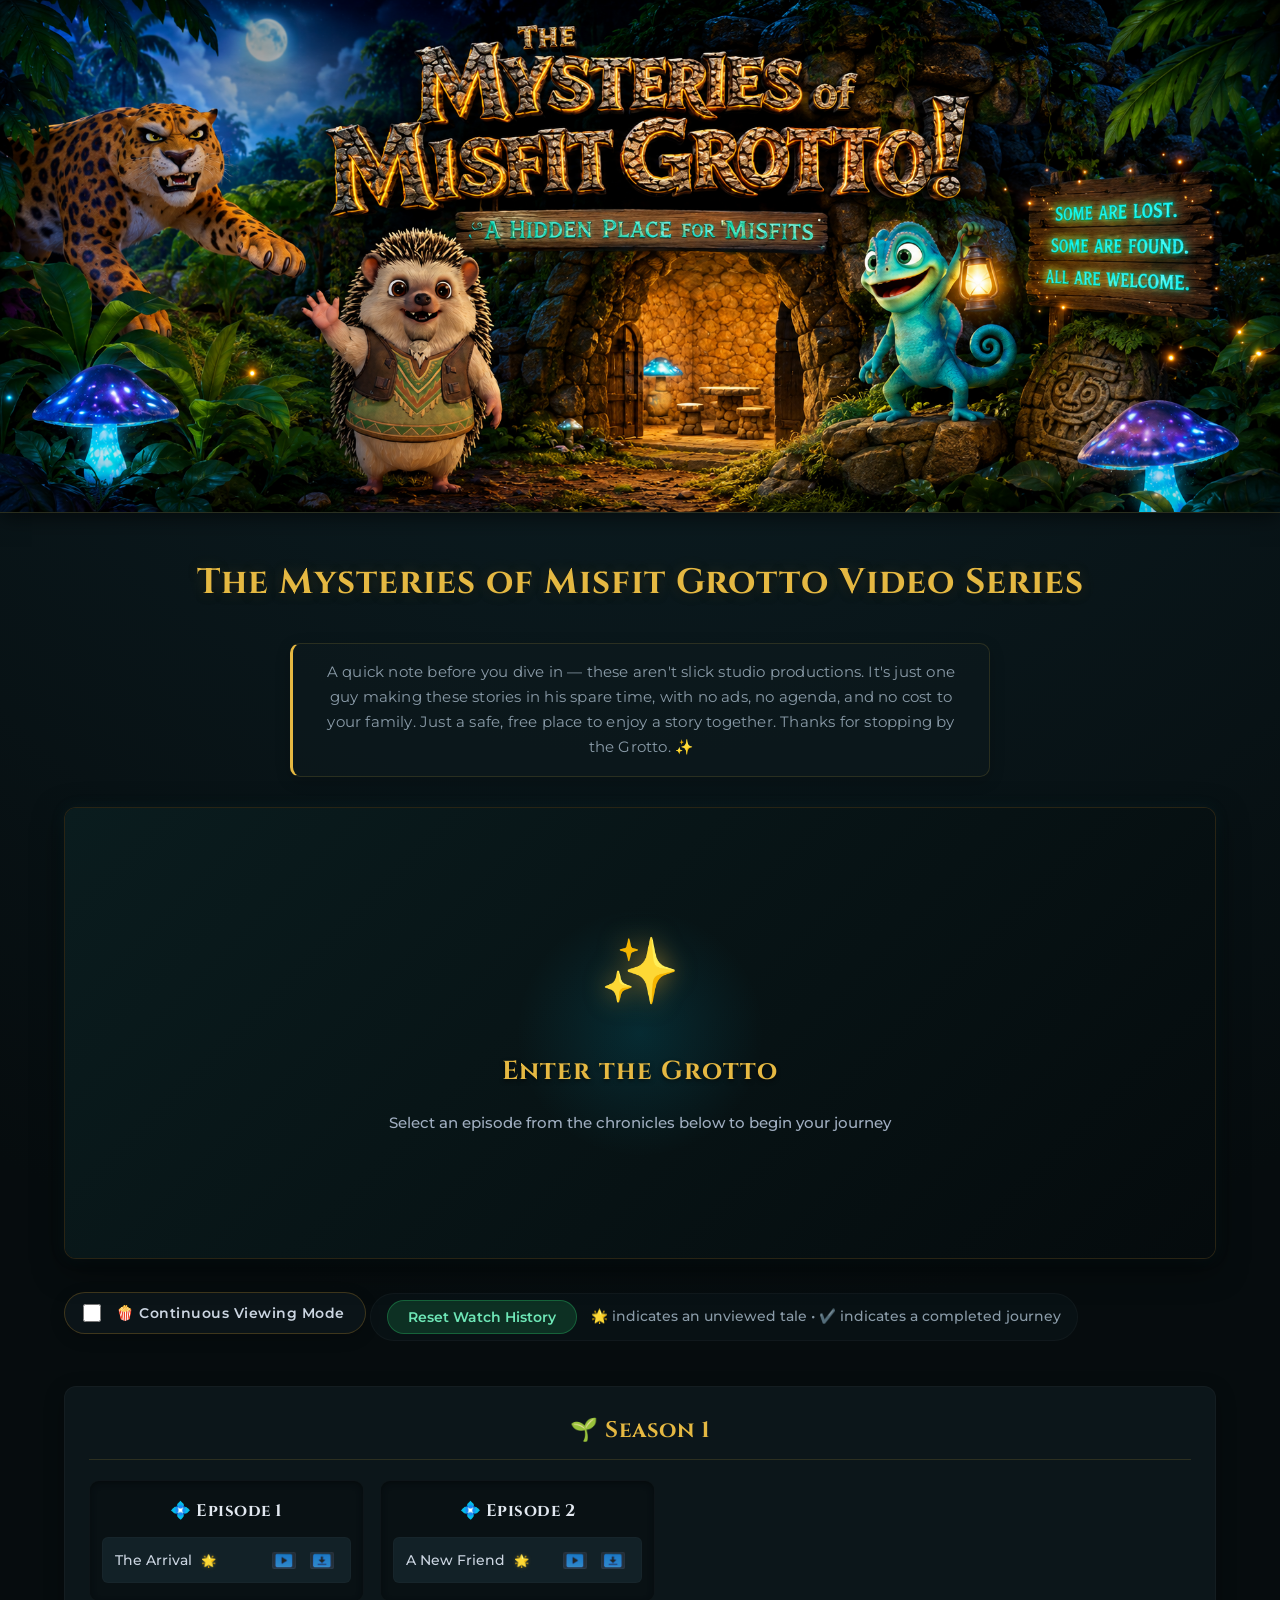
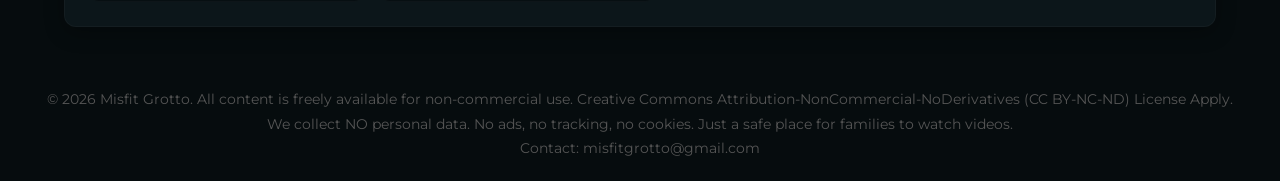
==== commit 0b127f8a: "Refactor Move stuff where it should be and add a blurb about me." ====
--- a/index.html
+++ b/index.html
@@ -9,277 +9,6 @@
     <!-- Changed font pairings to a high-character serif for headings and a clean sans-serif for content -->
     <link href="https://fonts.googleapis.com/css2?family=Cinzel:wght@600;700&family=Montserrat:wght@400;500;600&display=swap" rel="stylesheet">
     <link rel="stylesheet" href="./style.css">
-
-    <style>
-        .main-video {
-            position: relative;
-            background: #090e11;
-            border-radius: 12px;
-            overflow: hidden;
-            margin-bottom: 24px;
-            box-shadow: 0 10px 30px rgba(0, 0, 0, 0.5), 0 0 15px rgba(26, 140, 150, 0.1);
-            min-height: 450px;
-            display: flex;
-            align-items: center;
-            justify-content: center;
-            border: 1px solid rgba(220, 160, 40, 0.15);
-        }
-
-        .video-placeholder {
-            width: 100%;
-            height: 100%;
-            display: flex;
-            align-items: center;
-            justify-content: center;
-            /* Magical deep teal to dark slate gradient to match the background mood */
-            background: linear-gradient(135deg, #0a1c1e 0%, #050b0d 100%);
-            min-height: 450px;
-            position: relative;
-        }
-
-        /* Ambient magical light glow behind placeholder text */
-        .video-placeholder::before {
-            content: '';
-            position: absolute;
-            width: 250px;
-            height: 250px;
-            background: radial-gradient(circle, rgba(0, 210, 255, 0.12) 0%, transparent 70%);
-            top: 50%;
-            left: 50%;
-            transform: translate(-50%, -50%);
-            pointer-events: none;
-        }
-
-        .placeholder-content {
-            text-align: center;
-            color: #e2e8f0;
-            padding: 40px;
-            z-index: 2;
-        }
-
-        .placeholder-icon {
-            font-size: 64px;
-            margin-bottom: 20px;
-            filter: drop-shadow(0 0 12px rgba(220, 160, 40, 0.6));
-            animation: magicalPulse 3s ease-in-out infinite;
-        }
-
-        @keyframes magicalPulse {
-            0%, 100% { transform: scale(1); opacity: 0.8; filter: drop-shadow(0 0 8px rgba(220, 160, 40, 0.4)); }
-            50% { transform: scale(1.05); opacity: 1; filter: drop-shadow(0 0 18px rgba(0, 210, 255, 0.7)); }
-        }
-
-        .placeholder-content h3 {
-            font-size: 26px;
-            margin-bottom: 12px;
-            font-family: 'Cinzel', serif;
-            color: #e5b842;
-            letter-spacing: 1px;
-            text-shadow: 0 2px 4px rgba(0,0,0,0.6);
-        }
-
-        .placeholder-content p {
-            font-size: 15px;
-            color: #a0aec0;
-            font-weight: 500;
-        }
-
-        #mainVideo {
-            width: 100%;
-            display: none;
-            border-radius: 12px;
-        }
-
-        .video-loading {
-            position: absolute;
-            top: 50%;
-            left: 50%;
-            transform: translate(-50%, -50%);
-            color: #e5b842;
-            font-size: 16px;
-            font-family: 'Montserrat', sans-serif;
-            font-weight: 600;
-            pointer-events: none;
-            opacity: 0;
-            transition: opacity 0.3s;
-            z-index: 10;
-            text-shadow: 0 2px 4px rgba(0,0,0,0.8);
-            text-align: center;
-        }
-
-        .video-loading.show { opacity: 1; }
-
-        .spinner {
-            border: 4px solid rgba(225, 185, 65, 0.1);
-            border-top: 4px solid #e5b842;
-            border-radius: 50%;
-            width: 44px;
-            height: 44px;
-            animation: spin 1s linear infinite;
-            margin: 0 auto 12px;
-            box-shadow: 0 0 8px rgba(225, 185, 65, 0.3);
-        }
-
-        @keyframes spin {
-            0% { transform: rotate(0deg); }
-            100% { transform: rotate(360deg); }
-        }
-
-        /* ── Binge Watch toggle ── */
-        .binge-row {
-            display: inline-flex;
-            align-items: center;
-            gap: 12px;
-            margin: 0 0 20px 0;
-            background: rgba(14, 26, 31, 0.65);
-            border: 1px solid rgba(220, 160, 40, 0.25);
-            border-radius: 999px;
-            padding: 8px 20px 8px 14px;
-            box-shadow: 0 4px 15px rgba(0,0,0,0.2);
-            cursor: pointer;
-            user-select: none;
-            transition: all 0.3s ease;
-        }
-
-        .binge-row:hover {
-            border-color: #e5b842;
-            background: rgba(22, 38, 46, 0.8);
-            box-shadow: 0 0 12px rgba(225, 185, 65, 0.2);
-        }
-
-        .binge-row input[type="checkbox"] {
-            width: 18px;
-            height: 18px;
-            accent-color: #e5b842;
-            cursor: pointer;
-            flex-shrink: 0;
-        }
-
-        .binge-label {
-            font-family: 'Montserrat', sans-serif;
-            font-weight: 600;
-            font-size: 0.9rem;
-            color: #cbd5e1;
-            white-space: nowrap;
-            letter-spacing: 0.5px;
-        }
-
-        .binge-row.active {
-            border-color: #00d2ff;
-            background: rgba(7, 39, 48, 0.8);
-            box-shadow: 0 0 15px rgba(0, 210, 255, 0.25);
-        }
-
-        .binge-row.active .binge-label {
-            color: #00d2ff;
-            text-shadow: 0 0 4px rgba(0, 210, 255, 0.2);
-        }
-
-        /* ── Autoplay countdown overlay ── */
-        #bingeCountdown {
-            position: absolute;
-            bottom: 0;
-            left: 0;
-            right: 0;
-            background: linear-gradient(transparent, rgba(5, 11, 14, 0.95) 40%);
-            color: white;
-            padding: 40px 24px 24px;
-            display: none;
-            z-index: 20;
-            text-align: left;
-            border-bottom-left-radius: 11px;
-            border-bottom-right-radius: 11px;
-        }
-
-        #bingeCountdown.show { display: block; }
-
-        .countdown-inner {
-            display: flex;
-            align-items: center;
-            justify-content: space-between;
-            gap: 18px;
-            flex-wrap: wrap;
-        }
-
-        .countdown-text {
-            font-family: 'Montserrat', sans-serif;
-            font-size: 0.95rem;
-        }
-
-        .countdown-text strong {
-            display: block;
-            font-family: 'Cinzel', serif;
-            font-size: 1.1rem;
-            color: #e5b842;
-            margin-bottom: 4px;
-            letter-spacing: 0.5px;
-        }
-
-        #nextVideoTitle {
-            color: #e2e8f0;
-        }
-
-        .countdown-number {
-            font-size: 2.2rem;
-            font-weight: 700;
-            font-family: 'Cinzel', serif;
-            color: #00d2ff;
-            min-width: 40px;
-            text-align: center;
-            text-shadow: 0 0 10px rgba(0, 210, 255, 0.5);
-        }
-
-        .countdown-bar-wrap {
-            flex: 1;
-            min-width: 100px;
-            height: 6px;
-            background: rgba(255, 255, 255, 0.1);
-            border-radius: 3px;
-            overflow: hidden;
-            border: 1px solid rgba(255,255,255,0.05);
-        }
-
-        .countdown-bar {
-            height: 100%;
-            background: linear-gradient(90deg, #00d2ff, #00f5d4);
-            border-radius: 3px;
-            width: 100%;
-            transition: width linear;
-            box-shadow: 0 0 8px rgba(0, 210, 255, 0.6);
-        }
-
-        .countdown-cancel {
-            background: rgba(239, 68, 68, 0.2);
-            border: 1px solid rgba(239, 68, 68, 0.4);
-            color: #fca5a5;
-            padding: 8px 18px;
-            border-radius: 999px;
-            font-family: 'Montserrat', sans-serif;
-            font-size: 0.85rem;
-            font-weight: 600;
-            cursor: pointer;
-            transition: all 0.2s ease;
-            white-space: nowrap;
-        }
-
-        .countdown-cancel:hover { 
-            background: rgba(239, 68, 68, 0.4);
-            color: #ffffff;
-            box-shadow: 0 0 10px rgba(239, 68, 68, 0.3);
-        }
-
-        /* ── Currently playing highlight ── */
-        .video-block.now-playing {
-            background: rgba(7, 46, 56, 0.85) !important;
-            border-left: 3px solid #00d2ff !important;
-            box-shadow: inset 0 0 12px rgba(0, 210, 255, 0.15), 0 2px 8px rgba(0,0,0,0.3) !important;
-        }
-
-        .video-block.now-playing .video-title {
-            color: #00f5d4 !important;
-            text-shadow: 0 0 6px rgba(0, 245, 212, 0.2);
-        }
-    </style>
 </head>
 
 <body>
@@ -289,6 +18,14 @@
 
     <main>
         <h2>The Mysteries of Misfit Grotto Video Series</h2>
+
+        <div class="about-note">
+            <p>
+                A quick note before you dive in — these aren't slick studio productions. It's just one guy
+                making these stories in his spare time, with no ads, no agenda, and no cost to your family.
+                Just a safe, free place to enjoy a story together. Thanks for stopping by the Grotto. ✨
+            </p>
+        </div>
 
         <div class="main-video" id="videoContainer">
             <div class="video-placeholder" id="videoPlaceholder">
@@ -342,233 +79,15 @@
     </main>
 
     <div class="footer">
-            &copy; <span class="year"></span> Bible Jungle. All content is freely available for non-commercial use.
+            &copy; <span class="year"></span> Misfit Grotto. All content is freely available for non-commercial use.
             Creative Commons Attribution-NonCommercial-NoDerivatives (CC BY-NC-ND) License Apply.
             <br />
             We collect NO personal data. No ads, no tracking, no cookies. Just a safe place for families to watch videos.
+            <br />
+            Contact: misfitgrotto@gmail.com
     </div>
 
     <script src="./videos-data.js"></script>
-    <script>
-        // Automatically set the current year in all year spans
-        document.querySelectorAll('.year').forEach(el => {
-            el.textContent = new Date().getFullYear();
-        });
-
-        // ── Data & state ────────────────────────────────────────────────────
-        const videoMap = generateVideoMap();   // id → stream URL
-        let   videoList = [];                  // flat ordered array of video objects
-
-        function buildFlatVideoList() {
-            videoList = [];
-            for (const seasonName in videosData) {
-                const season = videosData[seasonName];
-                for (const catName in season.categories) {
-                    const cat = season.categories[catName];
-                    if (cat.videos) {
-                        cat.videos.forEach(v => videoList.push(v));
-                    }
-                    if (cat.subcategories) {
-                        for (const subcatName in cat.subcategories) {
-                            cat.subcategories[subcatName].videos.forEach(v => videoList.push(v));
-                        }
-                    }
-                }
-            }
-        }
-
-        const viewedVideos = JSON.parse(localStorage.getItem('viewedVideos') || '[]');
-        const player        = document.getElementById('mainVideo');
-        const loadingIndicator = document.getElementById('videoLoading');
-        const placeholder   = document.getElementById('videoPlaceholder');
-        const videoContainer = document.getElementById('videoContainer');
-        const bingeToggle   = document.getElementById('bingeToggle');
-        const bingeRow      = document.getElementById('bingeRow');
-        const bingeCountdown = document.getElementById('bingeCountdown');
-        const countdownNumber = document.getElementById('countdownNumber');
-        const countdownBar  = document.getElementById('countdownBar');
-        const nextVideoTitle = document.getElementById('nextVideoTitle');
-        const cancelBingeBtn = document.getElementById('cancelBinge');
-
-        let isFirstPlay    = true;
-        let currentVideoId = null;
-        let countdownTimer = null;
-        let countdownInterval = null;
-        const COUNTDOWN_SECS = 5;
-
-        // ── Binge Watch toggle ───────────────────────────────────────────────
-        bingeToggle.addEventListener('change', () => {
-            bingeRow.classList.toggle('active', bingeToggle.checked);
-            if (!bingeToggle.checked) cancelCountdown();
-        });
-
-        // ── Load & play a video ──────────────────────────────────────────────
-        function loadVideo(videoUrl, videoId) {
-            cancelCountdown();
-
-            currentVideoId = videoId || getIdByUrl(videoUrl);
-
-            if (isFirstPlay) {
-                placeholder.style.display = 'none';
-                player.style.display = 'block';
-                isFirstPlay = false;
-            }
-
-            videoContainer.scrollIntoView({ behavior: 'smooth', block: 'start' });
-            loadingIndicator.classList.add('show');
-
-            const startPlayback = () => {
-                loadingIndicator.classList.remove('show');
-                const p = player.play();
-                if (p) p.catch(() => {});
-            };
-
-            player.onloadedmetadata = startPlayback;
-            player.onloadeddata     = startPlayback;
-            player.oncanplay        = () => loadingIndicator.classList.remove('show');
-
-            player.querySelector('source').src = videoUrl;
-            player.load();
-
-            if (!viewedVideos.includes(videoUrl)) {
-                viewedVideos.push(videoUrl);
-                localStorage.setItem('viewedVideos', JSON.stringify(viewedVideos));
-            }
-
-            updateViewedIcons();
-            highlightNowPlaying(currentVideoId);
-
-            // Analytics
-            const fileName = videoUrl.split('/').pop();
-            player.removeEventListener('play', trackVideoPlay);
-            function trackVideoPlay() {
-                fetch('https://biblebarnyard-analytics.biblebarnyard.workers.dev', {
-                    method: 'POST',
-                    headers: { 'Content-Type': 'application/json' },
-                    body: JSON.stringify({ action: 'play', file: fileName })
-                }).catch(() => {});
-                player.removeEventListener('play', trackVideoPlay);
-            }
-            player.addEventListener('play', trackVideoPlay);
-        }
-
-        // When a video ends, start binge countdown if enabled
-        player.addEventListener('ended', () => {
-            if (!bingeToggle.checked) return;
-            const nextVideo = getNextVideo(currentVideoId);
-            if (!nextVideo) return;
-            startCountdown(nextVideo);
-        });
-
-        // ── Countdown logic ──────────────────────────────────────────────────
-        function startCountdown(nextVideo) {
-            nextVideoTitle.textContent = nextVideo.title;
-            bingeCountdown.classList.add('show');
-
-            let remaining = COUNTDOWN_SECS;
-            countdownNumber.textContent = remaining;
-            countdownBar.style.transition = 'none';
-            countdownBar.style.width = '100%';
-
-            // Kick off the shrinking bar after a tiny delay so transition applies
-            requestAnimationFrame(() => {
-                requestAnimationFrame(() => {
-                    countdownBar.style.transition = `width ${COUNTDOWN_SECS}s linear`;
-                    countdownBar.style.width = '0%';
-                });
-            });
-
-            countdownInterval = setInterval(() => {
-                remaining--;
-                countdownNumber.textContent = remaining;
-                if (remaining <= 0) clearInterval(countdownInterval);
-            }, 1000);
-
-            countdownTimer = setTimeout(() => {
-                cancelCountdown();
-                loadVideo(nextVideo.stream, nextVideo.id);
-            }, COUNTDOWN_SECS * 1000);
-        }
-
-        function cancelCountdown() {
-            clearTimeout(countdownTimer);
-            clearInterval(countdownInterval);
-            bingeCountdown.classList.remove('show');
-        }
-
-        cancelBingeBtn.addEventListener('click', cancelCountdown);
-
-        // ── Helpers ──────────────────────────────────────────────────────────
-        function getIdByUrl(url) {
-            for (const id in videoMap) {
-                if (videoMap[id] === url) return id;
-            }
-            return null;
-        }
-
-        function getNextVideo(currentId) {
-            const idx = videoList.findIndex(v => v.id === currentId);
-            if (idx === -1 || idx >= videoList.length - 1) return null;
-            return videoList[idx + 1];
-        }
-
-        function highlightNowPlaying(videoId) {
-            document.querySelectorAll('.video-block.now-playing')
-                    .forEach(el => el.classList.remove('now-playing'));
-            if (!videoId) return;
-            const link = document.querySelector(`[data-video="${videoId}"]`);
-            if (link) link.closest('.video-block').classList.add('now-playing');
-        }
-
-        function updateViewedIcons() {
-            document.querySelectorAll('.video-block').forEach(block => {
-                const playLink = block.querySelector('[data-video]');
-                if (!playLink) return;
-                const videoId  = playLink.getAttribute('data-video');
-                const videoUrl = videoMap[videoId];
-                let existing   = block.querySelector('.viewed');
-
-                if (viewedVideos.includes(videoUrl) && !existing) {
-                    const check = document.createElement('span');
-                    check.classList.add('viewed');
-                    check.textContent = ' ✔️';
-                    block.querySelector('.video-title').appendChild(check);
-                }
-                if (!viewedVideos.includes(videoUrl) && existing) {
-                    existing.remove();
-                }
-            });
-        }
-
-        function attachVideoListeners() {
-            document.querySelectorAll('[data-video]').forEach(link => {
-                link.addEventListener('click', e => {
-                    e.preventDefault();
-                    const vid = link.getAttribute('data-video');
-                    const url = videoMap[vid];
-                    if (url) loadVideo(url, vid);
-                });
-            });
-        }
-
-        // ── Boot ─────────────────────────────────────────────────────────────
-        buildFlatVideoList();
-        buildVideoInterface();
-        attachVideoListeners();
-
-        const urlParams = new URLSearchParams(window.location.search);
-        const videoId   = urlParams.get('v');
-        if (videoId && videoMap[videoId]) loadVideo(videoMap[videoId], videoId);
-
-        updateViewedIcons();
-
-        document.getElementById('resetWatched').addEventListener('click', () => {
-            if (confirm('Are you sure you want to mark all videos as unwatched?')) {
-                localStorage.removeItem('viewedVideos');
-                viewedVideos.length = 0;
-                updateViewedIcons();
-            }
-        });
-    </script>
+    <script src="./utils.js"></script>
 </body>
 </html>
--- a/style.css
+++ b/style.css
@@ -1,23 +1,23 @@
 /* style.css */
 
-/* Global variables modified to match the magical dark forest theme */
 :root {
-    --bg-dark: #060c0e;             /* Midnight/deep cave base background */
-    --bg-card: #0c161a;             /* Deep stone gray-green for components */
-    --bg-block: #122127;            /* Dark teal-blue block accents */
-    --bg-block-alt: #162932;        /* Alternate contrast block color */
-    --text-main: #e2e8f0;           /* Soft elegant off-white for body readability */
-    --text-muted: #8a9ba8;          /* Low hierarchy gray-green text */
-    
-    /* Magical accents mapped from banner elements */
-    --gold-primary: #e5b842;        /* Golden warm glow from main titles & lanterns */
-    --gold-hover: #fcd34d;          /* Vibrant lit text highlight */
-    --teal-glow: #00d2ff;           /* Bioluminescent blue mushroom highlight */
-    --emerald-glow: #00f5d4;        /* Vivid green highlight matching signage text */
+    --bg-dark: #060c0e;
+    --bg-card: #0c161a;
+    --bg-block: #122127;
+    --bg-block-alt: #162932;
+    --text-main: #e2e8f0;
+    --text-muted: #8a9ba8;
+    --gold-primary: #e5b842;
+    --gold-hover: #fcd34d;
+    --teal-glow: #00d2ff;
+    --emerald-glow: #00f5d4;
     --border-magic: rgba(229, 184, 66, 0.15);
 }
 
-/* Base styles */
+* {
+    box-sizing: border-box;
+}
+
 body {
     margin: 0;
     font-family: 'Montserrat', sans-serif;
@@ -39,45 +39,6 @@
     display: block;
 }
 
-/* Navigation */
-nav {
-    background-color: var(--bg-card);
-    box-shadow: 0 4px 12px rgba(0,0,0,0.4);
-    position: sticky;
-    top: 0;
-    z-index: 1000;
-    border-bottom: 1px solid rgba(255, 255, 255, 0.05);
-}
-
-nav ul {
-    list-style: none;
-    margin: 0;
-    padding: 0;
-    display: flex;
-    justify-content: center;
-}
-
-nav li {
-    margin: 0 20px;
-}
-
-nav a {
-    text-decoration: none;
-    color: var(--text-muted);
-    font-weight: 600;
-    padding: 20px 0;
-    display: block;
-    transition: all 0.3s ease;
-    letter-spacing: 0.5px;
-    font-size: 0.95rem;
-}
-
-nav a:hover {
-    color: var(--gold-primary);
-    text-shadow: 0 0 8px rgba(229, 184, 66, 0.3);
-}
-
-/* Main content */
 main {
     max-width: 1200px;
     margin: 40px auto;
@@ -88,28 +49,31 @@
     font-family: 'Cinzel', serif;
     font-size: 2.2em;
     color: var(--gold-primary);
-    margin-top: 10px;
-    margin-bottom: 30px;
+    margin: 10px 0 30px;
     text-align: center;
     letter-spacing: 1px;
     text-shadow: 0 2px 8px rgba(0, 0, 0, 0.5), 0 0 15px rgba(229, 184, 66, 0.2);
 }
 
-/* Audio/Video container defaults */
-.audio-player, .video-player {
-    text-align: center;
-    margin-bottom: 40px;
-}
-
-audio, video {
-    width: 100%;
-    max-width: 800px;
-    border-radius: 8px;
-    box-shadow: 0 8px 24px rgba(0,0,0,0.5);
-    background: #000;
-}
-
-/* Clusters Container styling */
+.about-note {
+    max-width: 700px;
+    margin: 0 auto 30px;
+    background: rgba(14, 26, 31, 0.5);
+    border: 1px solid var(--border-magic);
+    border-left: 3px solid var(--gold-primary);
+    border-radius: 10px;
+    padding: 16px 22px;
+    box-shadow: 0 4px 15px rgba(0, 0, 0, 0.2);
+}
+
+.about-note p {
+    margin: 0;
+    font-size: 0.92rem;
+    color: var(--text-muted);
+    text-align: center;
+    letter-spacing: 0.2px;
+}
+
 .clusters {
     display: flex;
     flex-wrap: wrap;
@@ -126,11 +90,6 @@
     border: 1px solid rgba(255, 255, 255, 0.03);
     flex: 1 1 100%;
     max-width: 100%;
-    transition: transform 0.3s ease, border-color 0.3s ease;
-}
-
-.cluster:hover {
-    border-color: rgba(229, 184, 66, 0.1);
 }
 
 .cluster h3 {
@@ -159,8 +118,8 @@
     background: rgba(5, 11, 14, 0.4);
     padding: 12px;
     border-radius: 10px;
-    box-shadow: inset 0 2px 6px rgba(0,0,0,0.4);
-    border: 1px solid rgba(255,255,255,0.02);
+    box-shadow: inset 0 2px 6px rgba(0, 0, 0, 0.4);
+    border: 1px solid rgba(255, 255, 255, 0.02);
     text-align: left;
     box-sizing: border-box;
 }
@@ -168,15 +127,13 @@
 .subcluster h4 {
     font-family: 'Cinzel', serif;
     color: #e2e8f0;
-    margin-top: 4px;
-    margin-bottom: 12px;
+    margin: 4px 0 12px;
     font-size: 1.05em;
     text-align: center;
     letter-spacing: 0.5px;
 }
 
-/* Song/Video blocks */
-.song-block, .video-block {
+.video-block {
     background: var(--bg-block);
     padding: 8px 12px;
     border-radius: 6px;
@@ -186,7 +143,7 @@
     align-items: center;
     justify-content: space-between;
     gap: 8px;
-    border: 1px solid rgba(255,255,255,0.02);
+    border: 1px solid rgba(255, 255, 255, 0.02);
     transition: all 0.2s ease;
 }
 
@@ -194,13 +151,14 @@
     background: var(--bg-block-alt);
 }
 
-.video-block:hover, .video-block-alt:hover {
+.video-block:hover,
+.video-block-alt:hover {
     background: #1b323c;
     border-color: rgba(0, 210, 255, 0.2);
     transform: translateY(-1px);
 }
 
-.song-title, .video-title {
+.video-title {
     font-weight: 500;
     margin-bottom: 0;
     font-size: 0.85em;
@@ -218,7 +176,7 @@
     color: var(--gold-hover);
 }
 
-.song-links, .video-links {
+.video-links {
     display: flex;
     flex-wrap: nowrap;
     gap: 6px;
@@ -226,7 +184,7 @@
     flex-shrink: 0;
 }
 
-.song-links a, .video-links a {
+.video-links a {
     text-decoration: none;
     color: var(--text-muted);
     font-weight: 600;
@@ -238,7 +196,7 @@
     align-items: center;
 }
 
-.song-links a:hover, .video-links a:hover {
+.video-links a:hover {
     color: var(--teal-glow);
 }
 
@@ -262,83 +220,286 @@
     filter: drop-shadow(0 0 4px var(--teal-glow));
 }
 
-/* Footer */
-footer {
-    background-color: var(--bg-card);
-    color: var(--text-muted);
-    text-align: center;
-    padding: 40px 20px;
+.main-video {
+    position: relative;
+    background: #090e11;
+    border-radius: 12px;
+    overflow: hidden;
+    margin-bottom: 24px;
+    box-shadow: 0 10px 30px rgba(0, 0, 0, 0.5), 0 0 15px rgba(26, 140, 150, 0.1);
+    min-height: 450px;
+    display: flex;
+    align-items: center;
+    justify-content: center;
+    border: 1px solid rgba(220, 160, 40, 0.15);
+}
+
+.video-placeholder {
+    width: 100%;
+    height: 100%;
+    display: flex;
+    align-items: center;
+    justify-content: center;
+    background: linear-gradient(135deg, #0a1c1e 0%, #050b0d 100%);
+    min-height: 450px;
+    position: relative;
+}
+
+.video-placeholder::before {
+    content: '';
+    position: absolute;
+    width: 250px;
+    height: 250px;
+    background: radial-gradient(circle, rgba(0, 210, 255, 0.12) 0%, transparent 70%);
+    top: 50%;
+    left: 50%;
+    transform: translate(-50%, -50%);
+    pointer-events: none;
+}
+
+.placeholder-content {
+    text-align: center;
+    color: #e2e8f0;
+    padding: 40px;
+    z-index: 2;
+}
+
+.placeholder-icon {
+    font-size: 64px;
+    margin-bottom: 20px;
+    filter: drop-shadow(0 0 12px rgba(220, 160, 40, 0.6));
+    animation: magicalPulse 3s ease-in-out infinite;
+}
+
+@keyframes magicalPulse {
+    0%, 100% {
+        transform: scale(1);
+        opacity: 0.8;
+        filter: drop-shadow(0 0 8px rgba(220, 160, 40, 0.4));
+    }
+    50% {
+        transform: scale(1.05);
+        opacity: 1;
+        filter: drop-shadow(0 0 18px rgba(0, 210, 255, 0.7));
+    }
+}
+
+.placeholder-content h3 {
+    font-size: 26px;
+    margin-bottom: 12px;
+    font-family: 'Cinzel', serif;
+    color: #e5b842;
+    letter-spacing: 1px;
+    text-shadow: 0 2px 4px rgba(0, 0, 0, 0.6);
+}
+
+.placeholder-content p {
+    font-size: 15px;
+    color: #a0aec0;
+    font-weight: 500;
+}
+
+#mainVideo {
+    width: 100%;
+    display: none;
+    border-radius: 12px;
+}
+
+.video-loading {
+    position: absolute;
+    top: 50%;
+    left: 50%;
+    transform: translate(-50%, -50%);
+    color: #e5b842;
+    font-size: 16px;
+    font-family: 'Montserrat', sans-serif;
+    font-weight: 600;
+    pointer-events: none;
+    opacity: 0;
+    transition: opacity 0.3s;
+    z-index: 10;
+    text-shadow: 0 2px 4px rgba(0, 0, 0, 0.8);
+    text-align: center;
+}
+
+.video-loading.show {
+    opacity: 1;
+}
+
+.spinner {
+    border: 4px solid rgba(225, 185, 65, 0.1);
+    border-top: 4px solid #e5b842;
+    border-radius: 50%;
+    width: 44px;
+    height: 44px;
+    animation: spin 1s linear infinite;
+    margin: 0 auto 12px;
+    box-shadow: 0 0 8px rgba(225, 185, 65, 0.3);
+}
+
+@keyframes spin {
+    0% {
+        transform: rotate(0deg);
+    }
+    100% {
+        transform: rotate(360deg);
+    }
+}
+
+.binge-row {
+    display: inline-flex;
+    align-items: center;
+    gap: 12px;
+    margin: 0 0 20px;
+    background: rgba(14, 26, 31, 0.65);
+    border: 1px solid rgba(220, 160, 40, 0.25);
+    border-radius: 999px;
+    padding: 8px 20px 8px 14px;
+    box-shadow: 0 4px 15px rgba(0, 0, 0, 0.2);
+    cursor: pointer;
+    user-select: none;
+    transition: all 0.3s ease;
+}
+
+.binge-row:hover {
+    border-color: #e5b842;
+    background: rgba(22, 38, 46, 0.8);
+    box-shadow: 0 0 12px rgba(225, 185, 65, 0.2);
+}
+
+.binge-row input[type="checkbox"] {
+    width: 18px;
+    height: 18px;
+    accent-color: #e5b842;
+    cursor: pointer;
+    flex-shrink: 0;
+}
+
+.binge-label {
+    font-family: 'Montserrat', sans-serif;
+    font-weight: 600;
     font-size: 0.9rem;
-    margin-top: 80px;
-    border-top: 1px solid var(--border-magic);
-    box-shadow: 0 -4px 20px rgba(0,0,0,0.3);
-}
-
-footer a {
-    color: var(--gold-primary);
-    text-decoration: none;
-    transition: color 0.2s ease;
-}
-
-footer a:hover {
-    color: var(--gold-hover);
-    text-underline-offset: 4px;
-    text-decoration: underline;
-}
-
-/* Sections (Generic fallbacks) */
-section {
-    margin: 40px auto;
-    max-width: 900px;
-    padding: 30px;
-    background: var(--bg-card);
-    border-radius: 12px;
-    box-shadow: 0 6px 20px rgba(0, 0, 0, 0.3);
-    border: 1px solid rgba(255,255,255,0.03);
-}
-
-section h2 {
+    color: #cbd5e1;
+    white-space: nowrap;
+    letter-spacing: 0.5px;
+}
+
+.binge-row.active {
+    border-color: #00d2ff;
+    background: rgba(7, 39, 48, 0.8);
+    box-shadow: 0 0 15px rgba(0, 210, 255, 0.25);
+}
+
+.binge-row.active .binge-label {
+    color: #00d2ff;
+    text-shadow: 0 0 4px rgba(0, 210, 255, 0.2);
+}
+
+#bingeCountdown {
+    position: absolute;
+    bottom: 0;
+    left: 0;
+    right: 0;
+    background: linear-gradient(transparent, rgba(5, 11, 14, 0.95) 40%);
+    color: white;
+    padding: 40px 24px 24px;
+    display: none;
+    z-index: 20;
+    text-align: left;
+    border-bottom-left-radius: 11px;
+    border-bottom-right-radius: 11px;
+}
+
+#bingeCountdown.show {
+    display: block;
+}
+
+.countdown-inner {
+    display: flex;
+    align-items: center;
+    justify-content: space-between;
+    gap: 18px;
+    flex-wrap: wrap;
+}
+
+.countdown-text {
+    font-family: 'Montserrat', sans-serif;
+    font-size: 0.95rem;
+}
+
+.countdown-text strong {
+    display: block;
     font-family: 'Cinzel', serif;
-    color: var(--gold-primary);
-}
-
-section p {
-    font-size: 1.05em;
-    color: var(--text-main);
-}
-
-/* Button styling styling */
-.btn {
-    display: inline-block;
-    padding: 12px 26px;
-    background: linear-gradient(135deg, #b38f2e 0%, #8c6d1c 100%);
-    color: #fff;
+    font-size: 1.1rem;
+    color: #e5b842;
+    margin-bottom: 4px;
+    letter-spacing: 0.5px;
+}
+
+#nextVideoTitle {
+    color: #e2e8f0;
+}
+
+.countdown-number {
+    font-size: 2.2rem;
+    font-weight: 700;
+    font-family: 'Cinzel', serif;
+    color: #00d2ff;
+    min-width: 40px;
+    text-align: center;
+    text-shadow: 0 0 10px rgba(0, 210, 255, 0.5);
+}
+
+.countdown-bar-wrap {
+    flex: 1;
+    min-width: 100px;
+    height: 6px;
+    background: rgba(255, 255, 255, 0.1);
+    border-radius: 3px;
+    overflow: hidden;
+    border: 1px solid rgba(255, 255, 255, 0.05);
+}
+
+.countdown-bar {
+    height: 100%;
+    background: linear-gradient(90deg, #00d2ff, #00f5d4);
+    border-radius: 3px;
+    width: 100%;
+    transition: width linear;
+    box-shadow: 0 0 8px rgba(0, 210, 255, 0.6);
+}
+
+.countdown-cancel {
+    background: rgba(239, 68, 68, 0.2);
+    border: 1px solid rgba(239, 68, 68, 0.4);
+    color: #fca5a5;
+    padding: 8px 18px;
+    border-radius: 999px;
+    font-family: 'Montserrat', sans-serif;
+    font-size: 0.85rem;
     font-weight: 600;
-    text-decoration: none;
-    border-radius: 6px;
-    transition: all 0.3s ease;
-    margin-top: 10px;
-    border: 1px solid rgba(255, 255, 255, 0.1);
-    box-shadow: 0 4px 12px rgba(0, 0, 0, 0.2);
-    letter-spacing: 0.5px;
-}
-
-.btn:hover {
-    background: linear-gradient(135deg, #d4ae3f 0%, #b38f2e 100%);
-    box-shadow: 0 4px 15px rgba(229, 184, 66, 0.25);
-    transform: translateY(-1px);
-}
-
-/* Status markers */
-.viewed {
-    color: var(--emerald-glow);
-    font-weight: bold;
-    margin-left: 6px;
-    font-size: 0.9em;
-    text-shadow: 0 0 4px rgba(0, 245, 212, 0.3);
-}
-
-/* Reset Layout & Buttons */
+    cursor: pointer;
+    transition: all 0.2s ease;
+    white-space: nowrap;
+}
+
+.countdown-cancel:hover {
+    background: rgba(239, 68, 68, 0.4);
+    color: #ffffff;
+    box-shadow: 0 0 10px rgba(239, 68, 68, 0.3);
+}
+
+.video-block.now-playing {
+    background: rgba(7, 46, 56, 0.85) !important;
+    border-left: 3px solid #00d2ff !important;
+    box-shadow: inset 0 0 12px rgba(0, 210, 255, 0.15), 0 2px 8px rgba(0, 0, 0, 0.3) !important;
+}
+
+.video-block.now-playing .video-title {
+    color: #00f5d4 !important;
+    text-shadow: 0 0 6px rgba(0, 245, 212, 0.2);
+}
+
 .reset-row {
     display: inline-flex;
     justify-content: center;
@@ -348,7 +509,7 @@
     background: rgba(14, 26, 31, 0.4);
     padding: 6px 16px;
     border-radius: 999px;
-    border: 1px solid rgba(255,255,255,0.03);
+    border: 1px solid rgba(255, 255, 255, 0.03);
 }
 
 .reset-btn {
@@ -382,134 +543,34 @@
     font-weight: 500;
 }
 
-/* Privacy & Informational containers */
-.privacy-container {
-    max-width: 900px;
-    margin: 0 auto;
-    padding: 0 20px;
-}
-
-.privacy-intro {
-    text-align: center;
-    margin-bottom: 40px;
-}
-
-.privacy-intro p {
-    max-width: 700px;
-    margin: 10px auto;
-    font-size: 1.05em;
-    color: var(--text-main);
-}
-
-.privacy-intro strong {
+.watch-status {
+    font-weight: bold;
+    margin-left: 6px;
+    font-size: 0.9em;
+}
+
+.watch-status.viewed {
+    color: var(--emerald-glow);
+    text-shadow: 0 0 4px rgba(0, 245, 212, 0.3);
+}
+
+.watch-status.unviewed {
     color: var(--gold-primary);
-}
-
-.credits-section {
-    background: rgba(5, 11, 14, 0.3);
-    border-left: 4px solid var(--teal-glow);
-    padding: 25px 30px;
-    margin-bottom: 25px;
-    border-radius: 8px;
-    box-shadow: 0 4px 12px rgba(0,0,0,0.15);
-    border-top: 1px solid rgba(255,255,255,0.01);
-    border-right: 1px solid rgba(255,255,255,0.01);
-    border-bottom: 1px solid rgba(255,255,255,0.01);
-}
-
-.credits-section h3 {
-    font-family: 'Cinzel', serif;
-    color: #e2e8f0;
-    margin-top: 0;
-    margin-bottom: 15px;
-    font-size: 1.3em;
-    letter-spacing: 0.5px;
-}
-
-.credits-section p {
-    margin-bottom: 12px;
-    color: var(--text-muted);
-}
-
-.credits-section ul {
-    margin: 15px 0;
-    padding-left: 0;
-    list-style: none;
-}
-
-.credits-section li {
-    margin-bottom: 8px;
-    color: var(--text-main);
-    padding-left: 24px;
-    position: relative;
-}
-
-.credits-section li:before {
-    content: "✓";
-    position: absolute;
-    left: 0;
-    color: var(--emerald-glow);
-    font-weight: bold;
-}
-
-.credits-section a {
-    color: var(--teal-glow);
-    text-decoration: none;
-    font-weight: 500;
-    transition: color 0.2s ease;
-}
-
-.credits-section a:hover {
-    color: var(--gold-hover);
-    text-decoration: underline;
-}
-
-.credits-section strong {
-    color: var(--gold-primary);
-}
-
-.credits-section:first-of-type {
-    border-left-color: var(--gold-primary);
-}
-
-.privacy-summary {
-    background: linear-gradient(135deg, #072127 0%, #061217 100%);
-    border: 1px solid rgba(0, 210, 255, 0.2);
-    padding: 30px;
-}
-
-.privacy-summary h3 {
-    color: var(--teal-glow);
-}
-
-.privacy-summary p {
-    color: var(--text-main);
+    text-shadow: 0 0 4px rgba(229, 184, 66, 0.3);
 }
 
 .footer {
-    text-align: center;      /* Centers the text horizontally */
-    padding: 20px;           /* Adds space around the text */
-    font-size: 0.9rem;       /* Adjusts text size for a clean look */
-    color: #555;             /* Optional: sets a softer, professional gray color */
-}
-
-/* Responsive adjustments */
-@media (max-width: 1100px) {
-    .subcluster {
-        flex: 1 1 180px;
-        min-width: 170px;
-    }
-    
-    .song-title, .video-title {
-        font-size: 0.82em;
-    }
+    text-align: center;
+    padding: 20px;
+    font-size: 0.9rem;
+    color: #555;
 }
 
 @media (max-width: 900px) {
     .subclusters {
         justify-content: center;
     }
-    
+
     .subcluster {
         flex: 1 1 180px;
         max-width: none;
@@ -529,7 +590,8 @@
         min-height: 300px;
     }
 
-    .credits-section {
-        padding: 20px 18px;
+    .reset-row {
+        flex-direction: column;
+        border-radius: 16px;
     }
 }
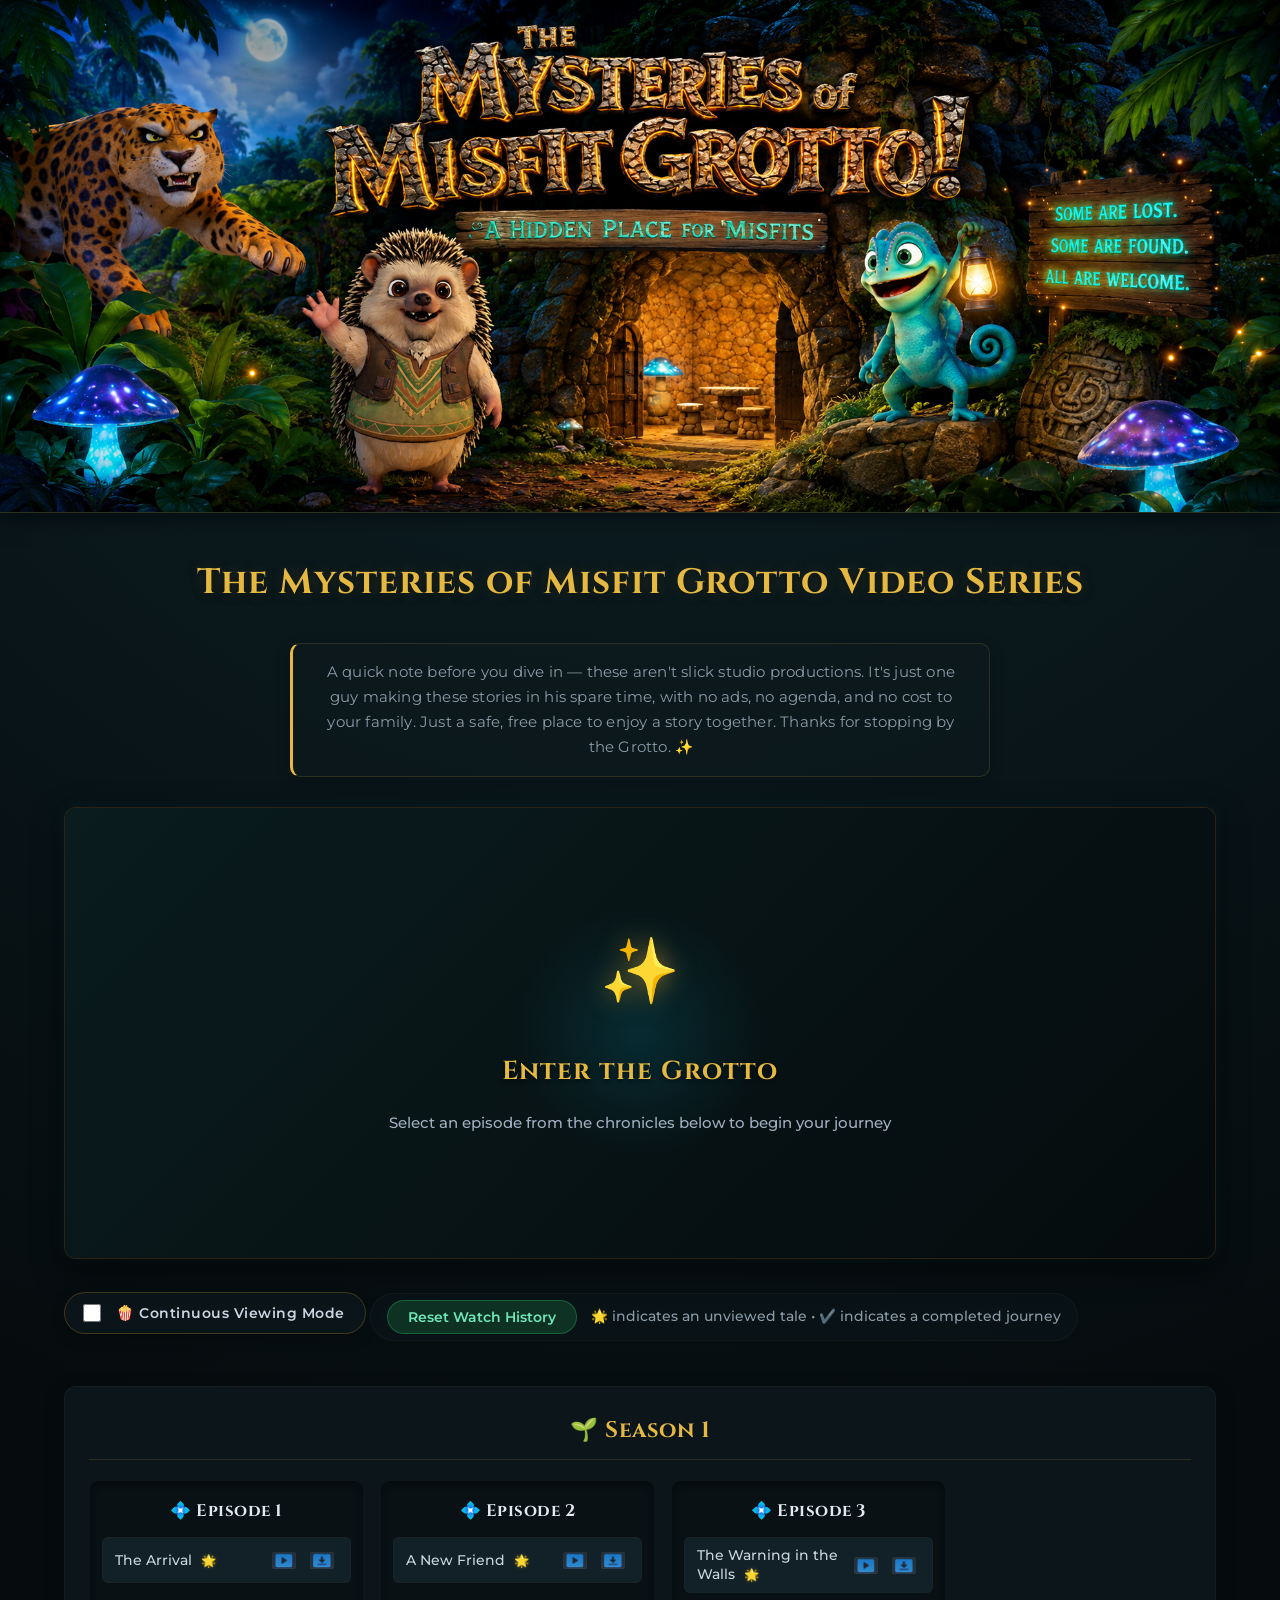
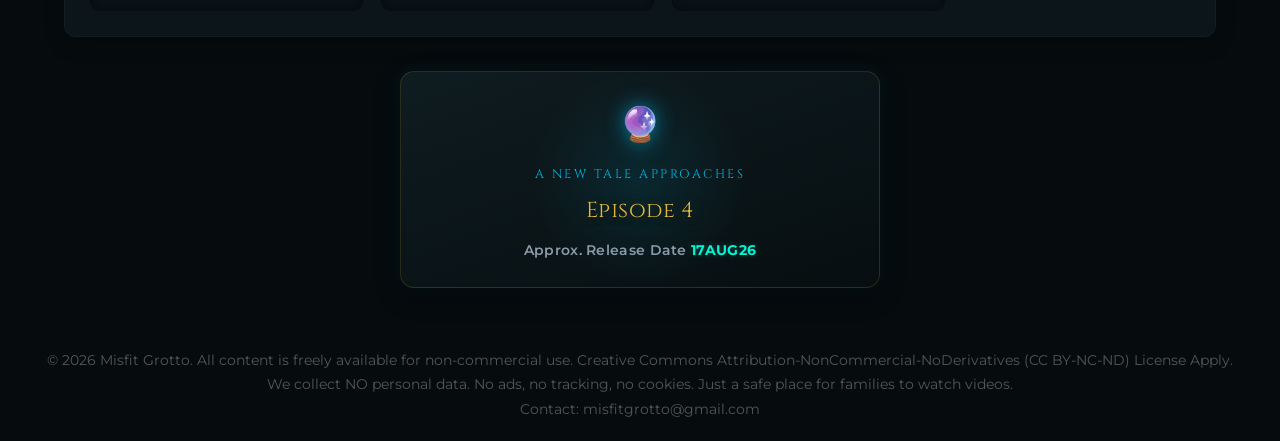
==== commit 4e702137: "Upcoming Teaser Ep 4 add as teaser" ====
--- a/index.html
+++ b/index.html
@@ -76,6 +76,9 @@
         <div class="clusters">
             <!-- Videos will be dynamically generated here -->
         </div>
+
+        <!-- Upcoming episode teaser card; populated from upcomingRelease in videos-data.js -->
+        <div class="upcoming-episode" id="upcomingEpisode"></div>
     </main>
 
     <div class="footer">
--- a/style.css
+++ b/style.css
@@ -559,6 +559,81 @@
     text-shadow: 0 0 4px rgba(229, 184, 66, 0.3);
 }
 
+/* ── Upcoming Episode teaser card ─────────────────────────────────── */
+.upcoming-episode {
+    max-width: 480px;
+    margin: 34px auto 10px;
+    padding: 24px 30px;
+    text-align: center;
+    position: relative;
+    overflow: hidden;
+    border-radius: 14px;
+    background: linear-gradient(160deg, rgba(18, 33, 39, 0.75) 0%, rgba(8, 15, 18, 0.75) 100%);
+    border: 1px solid var(--border-magic);
+    box-shadow: 0 8px 24px rgba(0, 0, 0, 0.35), 0 0 20px rgba(0, 210, 255, 0.06);
+}
+
+.upcoming-episode::before {
+    content: '';
+    position: absolute;
+    width: 220px;
+    height: 220px;
+    background: radial-gradient(circle, rgba(0, 210, 255, 0.1) 0%, transparent 70%);
+    top: 50%;
+    left: 50%;
+    transform: translate(-50%, -50%);
+    pointer-events: none;
+}
+
+.upcoming-icon {
+    position: relative;
+    z-index: 2;
+    font-size: 34px;
+    margin-bottom: 10px;
+    display: inline-block;
+    filter: drop-shadow(0 0 10px rgba(0, 210, 255, 0.55));
+    animation: magicalPulse 3s ease-in-out infinite;
+}
+
+.upcoming-label {
+    position: relative;
+    z-index: 2;
+    font-family: 'Cinzel', serif;
+    font-size: 0.78rem;
+    letter-spacing: 2.5px;
+    text-transform: uppercase;
+    color: var(--teal-glow);
+    opacity: 0.85;
+    margin-bottom: 8px;
+}
+
+.upcoming-episode-name {
+    position: relative;
+    z-index: 2;
+    font-family: 'Cinzel', serif;
+    font-size: 1.35rem;
+    color: var(--gold-primary);
+    letter-spacing: 0.5px;
+    margin-bottom: 8px;
+    text-shadow: 0 2px 6px rgba(0, 0, 0, 0.5), 0 0 14px rgba(229, 184, 66, 0.25);
+}
+
+.upcoming-date {
+    position: relative;
+    z-index: 2;
+    font-family: 'Montserrat', sans-serif;
+    font-size: 0.9rem;
+    font-weight: 600;
+    color: var(--text-muted);
+    letter-spacing: 0.3px;
+}
+
+.upcoming-date span {
+    color: var(--emerald-glow);
+    font-weight: 700;
+    text-shadow: 0 0 6px rgba(0, 245, 212, 0.25);
+}
+
 .footer {
     text-align: center;
     padding: 20px;
@@ -594,4 +669,9 @@
         flex-direction: column;
         border-radius: 16px;
     }
+
+    .upcoming-episode {
+        margin: 26px 16px 10px;
+        padding: 20px 20px;
+    }
 }
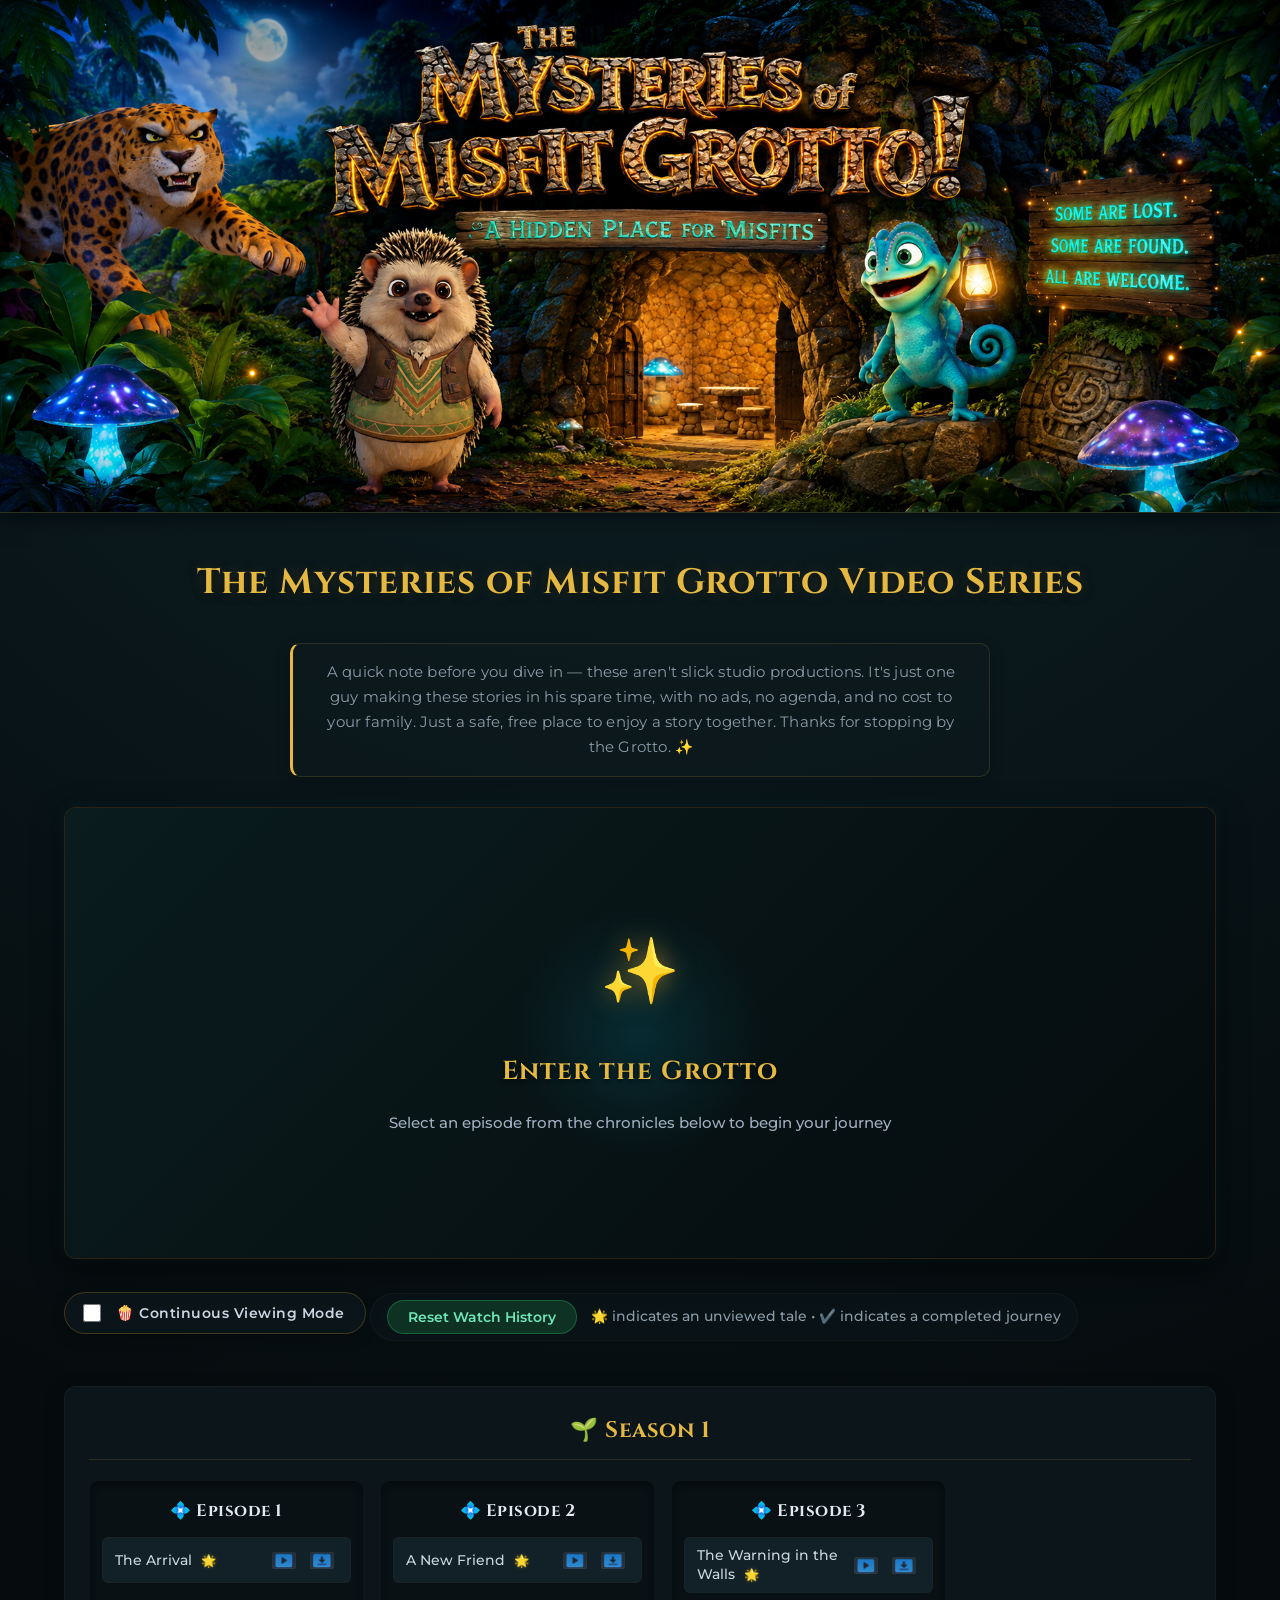
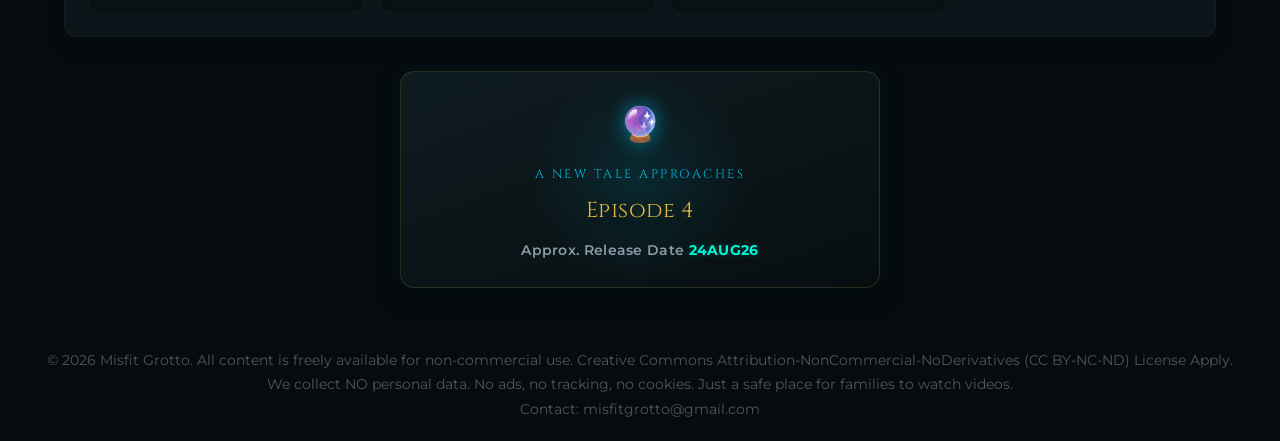
==== commit 86edab28: "Change date and dyno javascript yep do it" ====
--- a/index.html
+++ b/index.html
@@ -90,7 +90,11 @@
             Contact: misfitgrotto@gmail.com
     </div>
 
-    <script src="./videos-data.js"></script>
+    <script>
+        // Auto-version videos-data.js to prevent caching
+        const version = new Date().getTime();
+        document.write('<script src="./videos-data.js?t=' + version + '"><\/script>');
+    </script>
     <script src="./utils.js"></script>
 </body>
 </html>
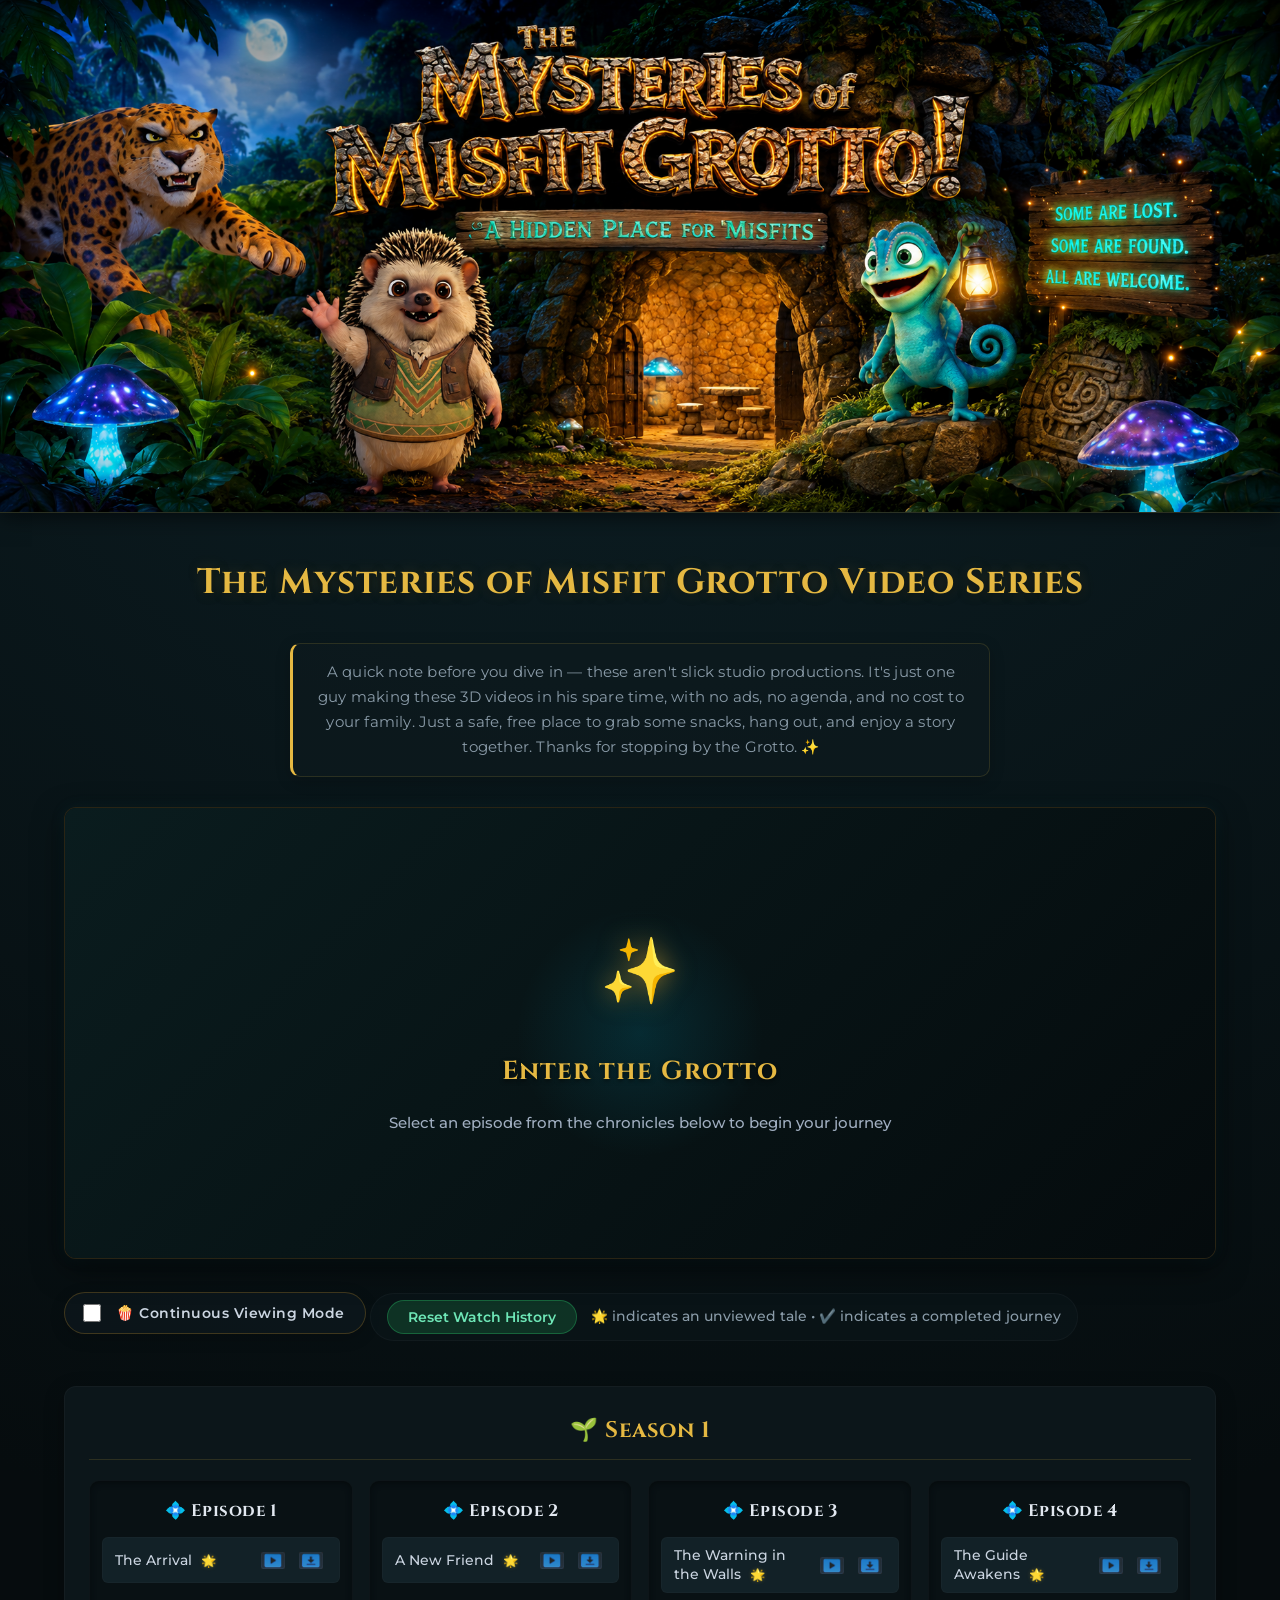
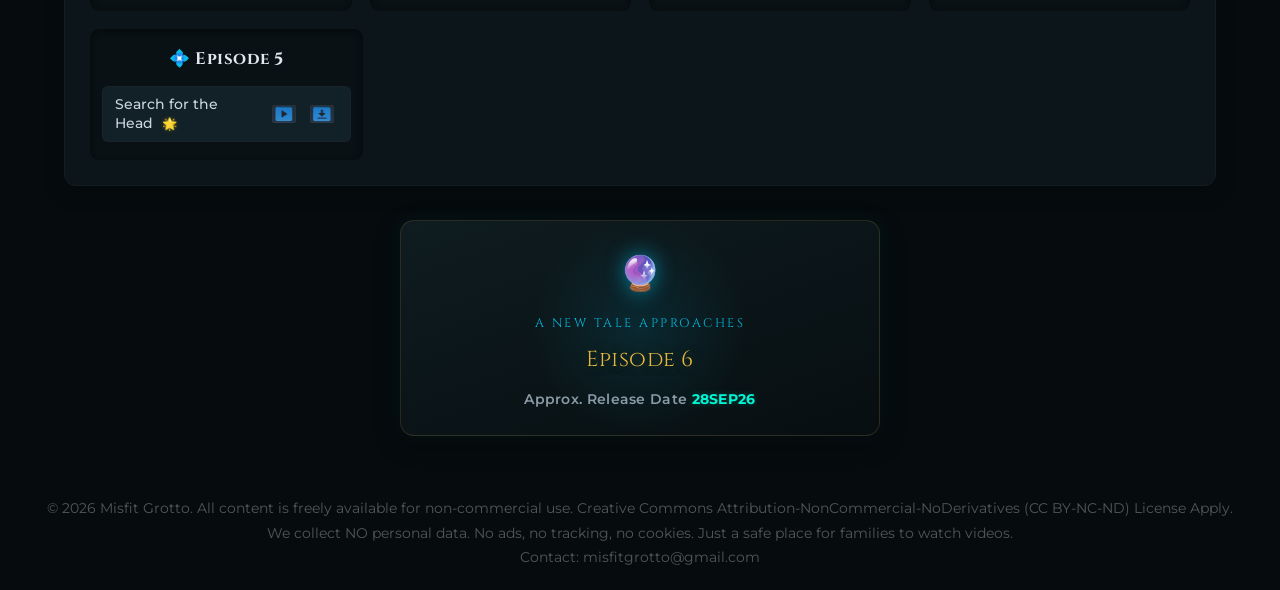
==== commit a951687a: "episode 05 season 1 - episode 05" ====
--- a/index.html
+++ b/index.html
@@ -22,8 +22,9 @@
         <div class="about-note">
             <p>
                 A quick note before you dive in — these aren't slick studio productions. It's just one guy
-                making these stories in his spare time, with no ads, no agenda, and no cost to your family.
-                Just a safe, free place to enjoy a story together. Thanks for stopping by the Grotto. ✨
+                making these 3D videos in his spare time, with no ads, no agenda, and no cost to your family.
+                Just a safe, free place to grab some snacks, hang out, and enjoy a story together. 
+                Thanks for stopping by the Grotto. ✨
             </p>
         </div>
 
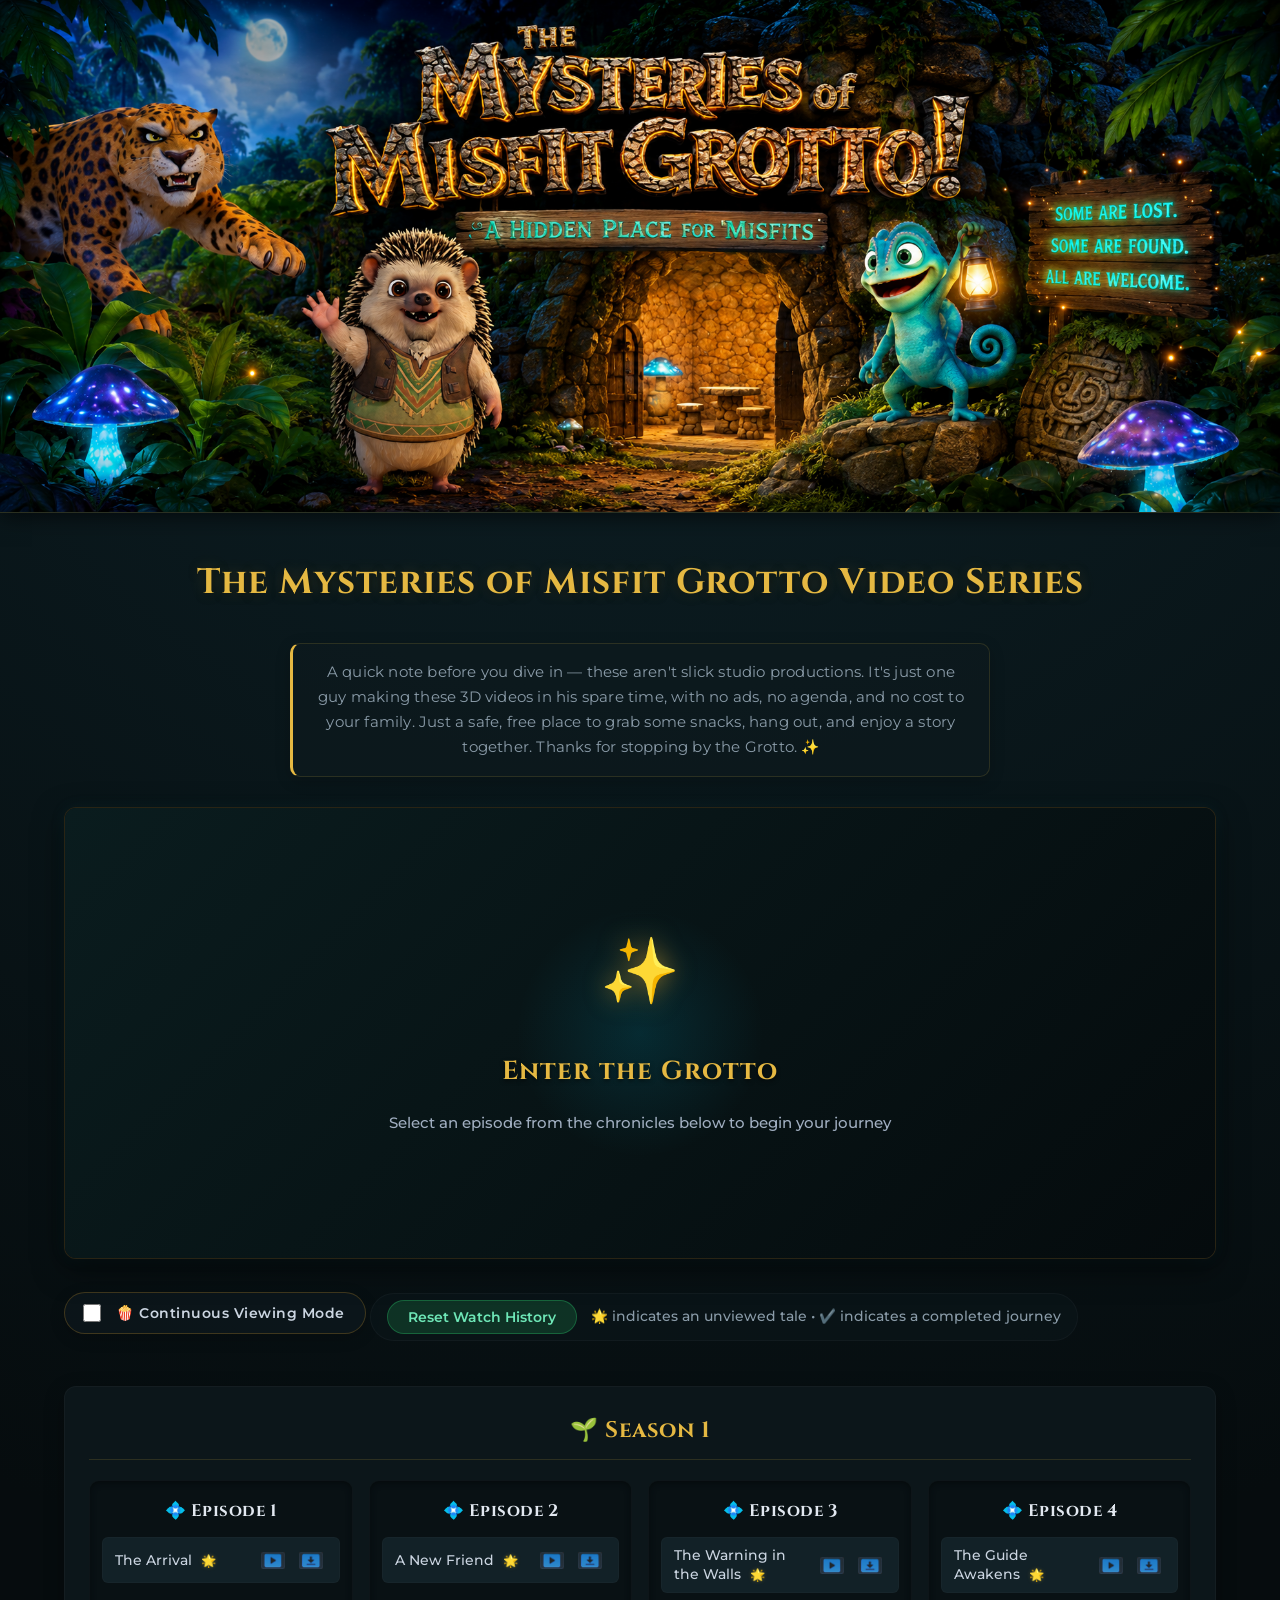
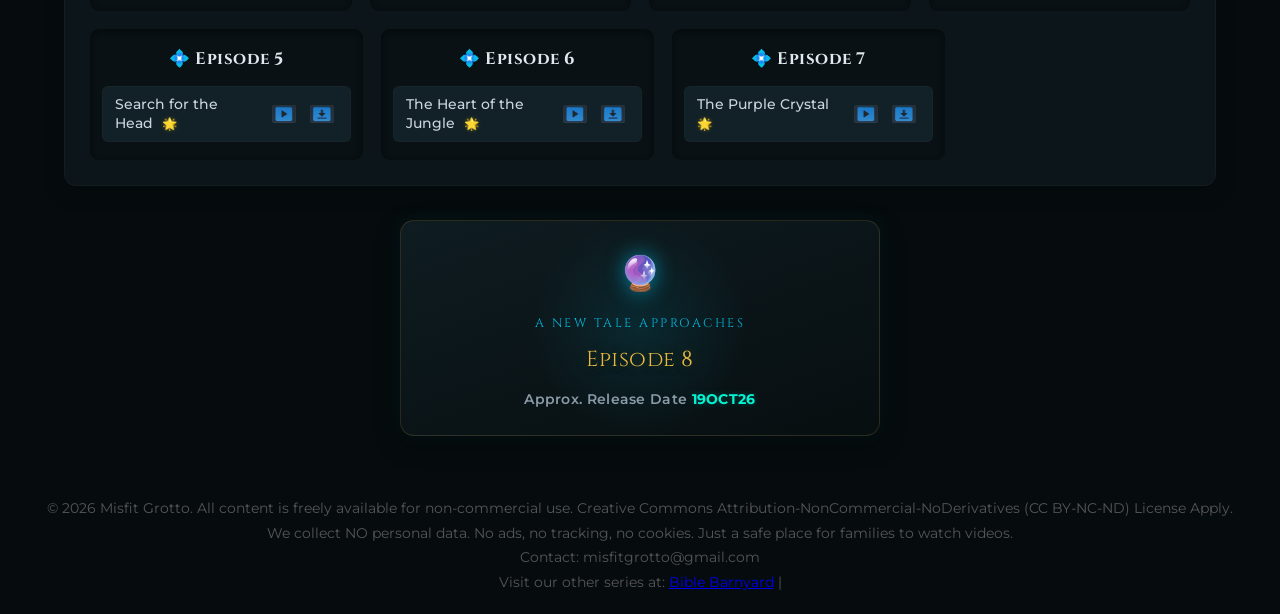
==== commit 48b5d185: "Episode 7 Episode 7 done" ====
--- a/index.html
+++ b/index.html
@@ -81,7 +81,7 @@
         <!-- Upcoming episode teaser card; populated from upcomingRelease in videos-data.js -->
         <div class="upcoming-episode" id="upcomingEpisode"></div>
     </main>
-
+ 
     <div class="footer">
             &copy; <span class="year"></span> Misfit Grotto. All content is freely available for non-commercial use.
             Creative Commons Attribution-NonCommercial-NoDerivatives (CC BY-NC-ND) License Apply.
@@ -89,6 +89,9 @@
             We collect NO personal data. No ads, no tracking, no cookies. Just a safe place for families to watch videos.
             <br />
             Contact: misfitgrotto@gmail.com
+            <br />
+            Visit our other series at:
+            <a href="https://www.biblebarnyard.com/@misfitgrotto" target="_blank" rel="noopener noreferrer">Bible Barnyard</a> |
     </div>
 
     <script>
